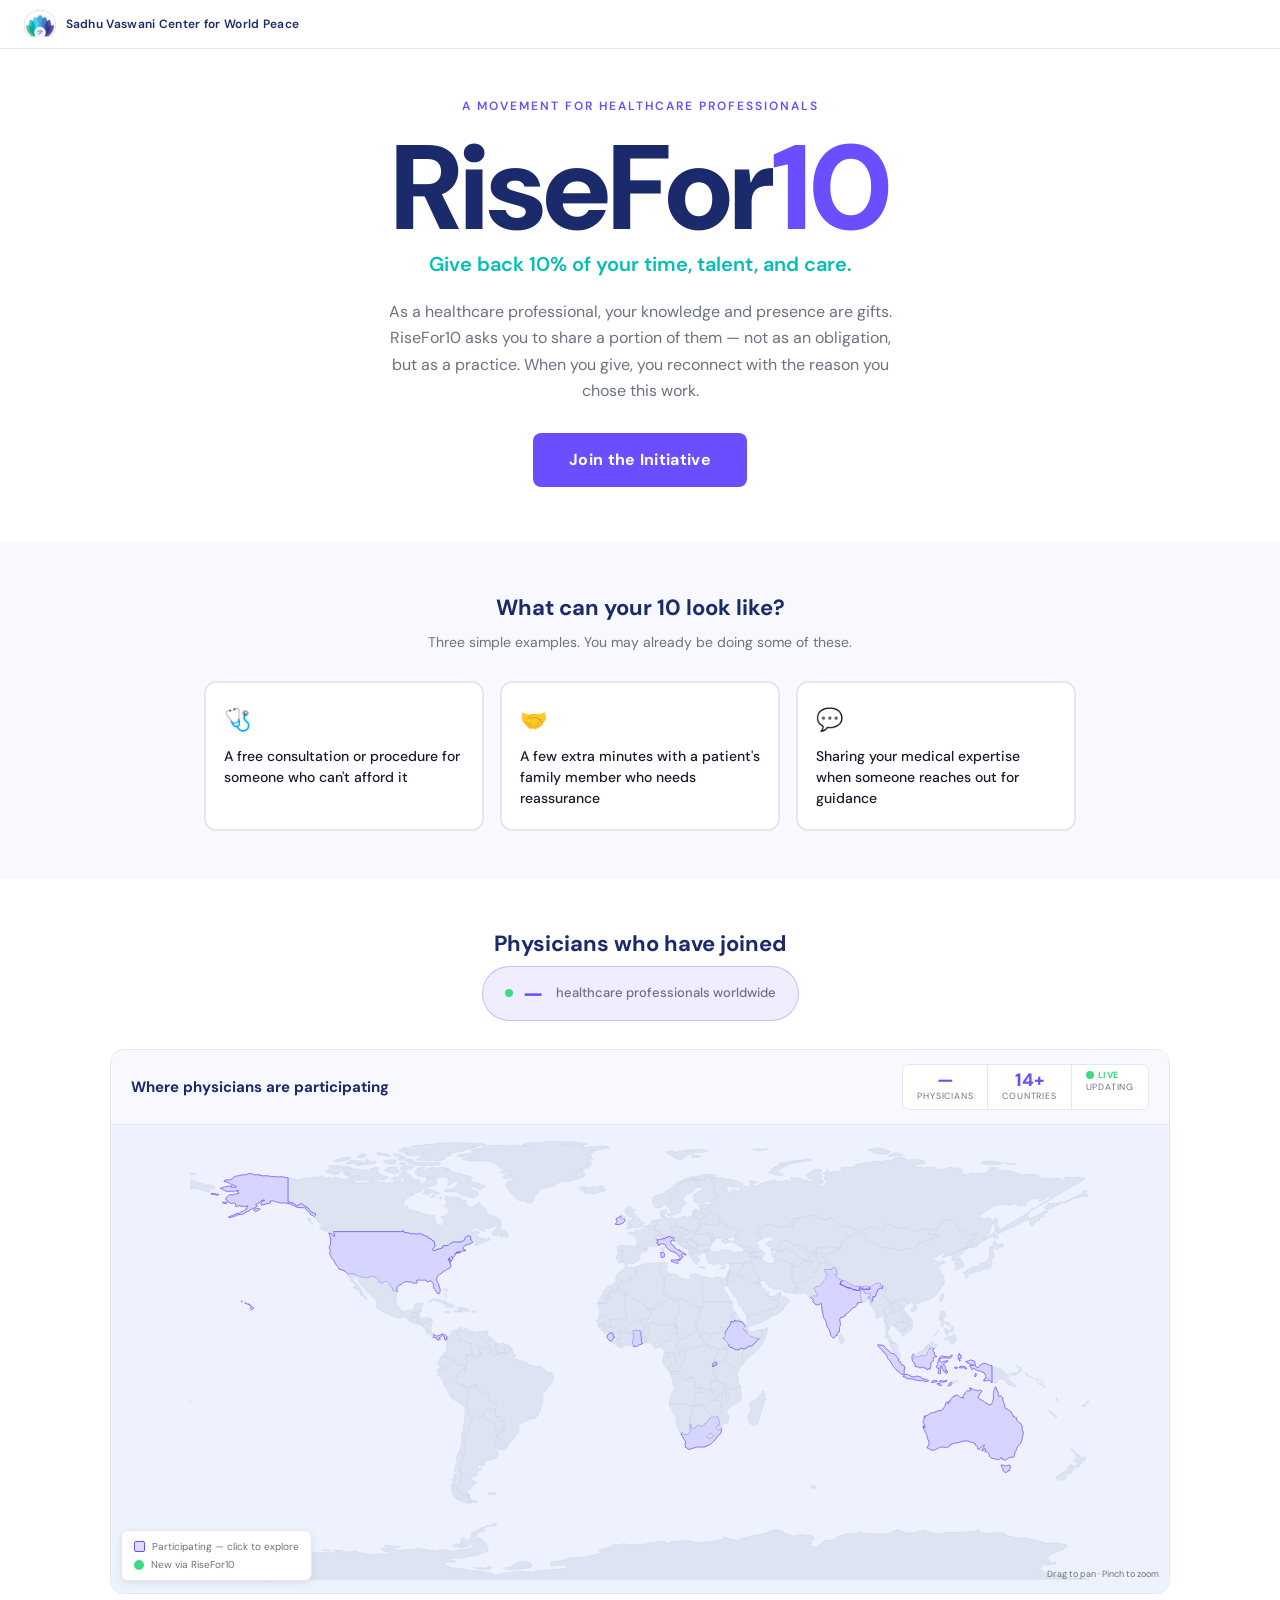
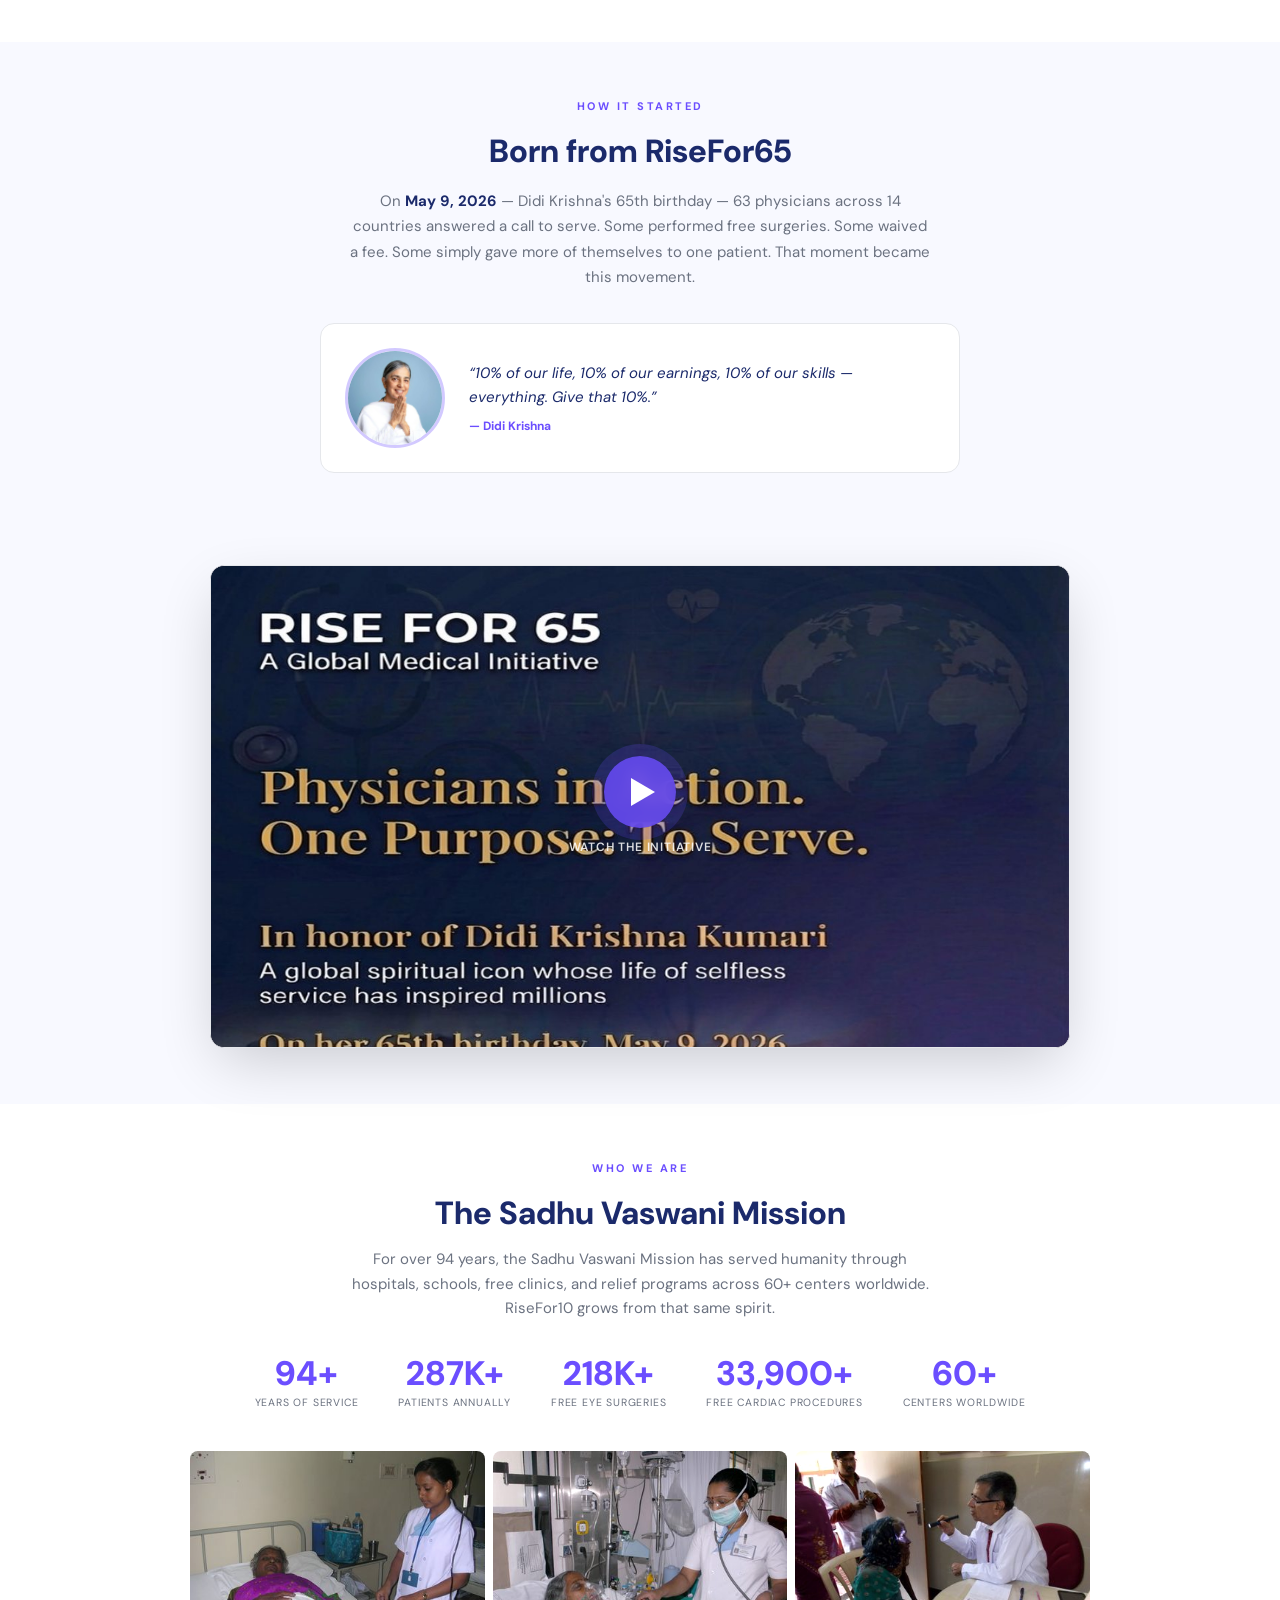
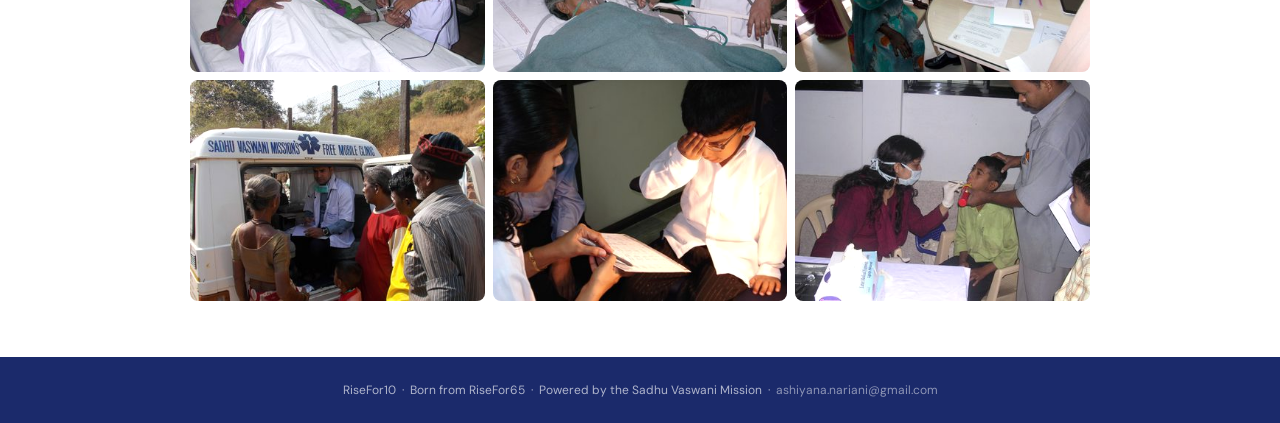
==== risefor10 2/index.html @ 73325ed4 "Add files via upload" ====
<!DOCTYPE html>
<html lang="en">
<head>
<meta charset="UTF-8"/>
<meta name="viewport" content="width=device-width, initial-scale=1.0, maximum-scale=1.0"/>
<title>RiseFor10 — A Movement for Healthcare Professionals</title>
<link href="https://fonts.googleapis.com/css2?family=DM+Sans:wght@400;500;600;700;800&display=swap" rel="stylesheet">
<link rel="stylesheet" href="styles.css">
</head>
<body>

<!-- EYEBROW NAV -->
<div class="eyebrow-bar">
  <img class="eyebrow-logo" src="[data-uri]" alt="SVCWP"/>
  <span class="eyebrow-text">Sadhu Vaswani Center for World Peace</span>
</div>

<!-- SECTION 1: HERO -->
<section class="sec-hero">
  <div class="hero-eyebrow">A movement for healthcare professionals</div>
  <div class="hero-title">RiseFor<span class="ten">10</span></div>
  <div class="hero-tagline">Give back 10% of your time, talent, and care.</div>
  <div class="hero-explainer">
    As a healthcare professional, your knowledge and presence are gifts. RiseFor10 asks you to share a portion of them — not as an obligation, but as a practice. When you give, you reconnect with the reason you chose this work.
  </div>
  <a href="https://forms.gle/DjqkTKvYmavPxLDb7" target="_blank" class="hero-cta-btn">Join the Initiative</a>
</section>

<!-- SECTION 2: HOW TO PARTICIPATE -->
<section class="participate-section">
  <h2>What can your 10 look like?</h2>
  <p class="participate-sub">Three simple examples. You may already be doing some of these.</p>
  <div class="participate-grid">
    <div class="p-box">
      <div class="p-box-icon">🩺</div>
      <div class="p-box-text">A free consultation or procedure for someone who can't afford it</div>
    </div>
    <div class="p-box">
      <div class="p-box-icon">🤝</div>
      <div class="p-box-text">A few extra minutes with a patient's family member who needs reassurance</div>
    </div>
    <div class="p-box">
      <div class="p-box-icon">💬</div>
      <div class="p-box-text">Sharing your medical expertise when someone reaches out for guidance</div>
    </div>
  </div>
</section>

<!-- SECTION 3: LIVE COUNTER + MAP -->
<section class="sec-map">
  <h2>Physicians who have joined</h2>
  <div class="live-counter">
    <span class="live-dot"></span>
    <span class="live-n" id="liveCounterN">—</span>
    <span class="live-label">&nbsp;healthcare professionals worldwide</span>
  </div>
  <div class="map-block">
    <div class="map-block-head">
      <div class="map-title">Where physicians are participating</div>
      <div class="map-stats">
        <div class="mstat"><div class="mstat-n" id="mstatTotal">—</div><div class="mstat-l">Physicians</div></div>
        <div class="mstat"><div class="mstat-n">14+</div><div class="mstat-l">Countries</div></div>
        <div class="mstat"><div class="mstat-n"><span class="live-badge"><span class="live-dot"></span>Live</span></div><div class="mstat-l">Updating</div></div>
      </div>
    </div>
    <div class="map-wrap">
      <svg id="worldmap" viewBox="0 0 960 500"></svg>
      <div class="panel" id="panel">
        <div class="phead">
          <div class="pflag" id="pFlag"></div>
          <div class="pcountry" id="pCountry"></div>
          <div class="pmeta" id="pMeta"></div>
          <button class="xbtn" id="xbtn">✕</button>
        </div>
        <div class="pbody" id="pBody"></div>
      </div>
      <div class="jtip" id="jtip">
        <strong>Join RiseFor10</strong>
        Participate on behalf of your country — take the pledge.
      </div>
      <div class="legend">
        <div class="lrow"><div class="lsw" style="background:rgba(107,78,255,.2);border:1.5px solid #6B4EFF"></div>Participating — click to explore</div>
        <div class="lrow"><div class="lsw" style="background:#3DDC84;border-radius:50%;width:10px;height:10px"></div>New via RiseFor10</div>
      </div>
      <div class="zoom-hint">Drag to pan · Pinch to zoom</div>
    </div>
  </div>
</section>

<!-- SECTION 4: HOW IT STARTED -->
<section class="sec-origin">
  <div class="origin-inner">
    <div class="sec-label">How it started</div>
    <h2>Born from RiseFor65</h2>
    <div class="origin-body">
      On <strong>May 9, 2026</strong> — Didi Krishna's 65th birthday — 63 physicians across 14 countries answered a call to serve. Some performed free surgeries. Some waived a fee. Some simply gave more of themselves to one patient. That moment became this movement.
    </div>
    <div class="didi-row">
      <img class="didi-photo" src="[data-uri]" alt="Didi Krishna"/>
      <div>
        <div class="didi-quote">&ldquo;10% of our life, 10% of our earnings, 10% of our skills — everything. Give that 10%.&rdquo;</div>
        <div class="didi-attr">— Didi Krishna</div>
      </div>
    </div>
  </div>
</section>

<!-- SECTION 5: VIDEO -->
<section class="sec-video">
  <div class="video-frame">
    <img class="video-thumb" id="videoThumb" src="[data-uri]" alt="RiseFor65 — A Global Medical Initiative"/>
    <div class="yt-frame-wrap" id="ytWrap"></div>
    <button class="mute-btn" id="muteBtn" onclick="toggleMute()">
      <span id="muteIcon">🔇</span><span id="muteLabel">Unmute</span>
    </button>
    <div class="video-play-area" id="playArea">
      <div class="play-btn-wrap" onclick="window.open('https://youtu.be/upLldio37qk','_blank')">
        <div class="play-circle"><div class="play-triangle"></div></div>
        <div class="play-label">Watch the Initiative</div>
      </div>
    </div>
  </div>
</section>

<!-- SECTION 6: WHO WE ARE -->
<section class="sec-about">
  <div class="about-inner">
    <div class="about-header">
      <div class="sec-label">Who we are</div>
      <h2>The Sadhu Vaswani Mission</h2>
      <p>For over 94 years, the Sadhu Vaswani Mission has served humanity through hospitals, schools, free clinics, and relief programs across 60+ centers worldwide. RiseFor10 grows from that same spirit.</p>
    </div>
    <div class="about-stats">
      <div class="astat"><div class="astat-n">94+</div><div class="astat-l">Years of Service</div></div>
      <div class="astat"><div class="astat-n">287K+</div><div class="astat-l">Patients Annually</div></div>
      <div class="astat"><div class="astat-n">218K+</div><div class="astat-l">Free Eye Surgeries</div></div>
      <div class="astat"><div class="astat-n">33,900+</div><div class="astat-l">Free Cardiac Procedures</div></div>
      <div class="astat"><div class="astat-n">60+</div><div class="astat-l">Centers Worldwide</div></div>
    </div>
    <div class="photo-mosaic">
      <img src="[data-uri]" alt="Patient care"/>
      <img src="[data-uri]" alt="Hospital care"/>
      <img src="[data-uri]" alt="Eye examination"/>
      <img src="[data-uri]" alt="Mobile clinic"/>
      <img src="[data-uri]" alt="Child eye care"/>
      <img src="[data-uri]" alt="Dental care"/>
    </div>
  </div>
</section>

<footer>
  RiseFor10 &nbsp;·&nbsp; Born from RiseFor65 &nbsp;·&nbsp; Powered by the Sadhu Vaswani Mission &nbsp;·&nbsp;
  <a href="mailto:ashiyana.nariani@gmail.com">ashiyana.nariani@gmail.com</a>
</footer>

<script src="https://www.youtube.com/iframe_api"></script>
<script src="data.js"></script>
<script src="app.js"></script>
</body>
</html>
---- risefor10 2/styles.css ----
*,*::before,*::after{box-sizing:border-box;margin:0;padding:0}
:root{
  --purple:#6B4EFF;--teal:#00BFB3;--green:#3DDC84;--navy:#1B2A6B;
  --text:#1a1a2e;--muted:#6b7280;--border:#e5e7eb;
  --active-fill:rgba(107,78,255,.18);--active-stroke:#6B4EFF;
  --inactive-fill:#dde3f0;--inactive-stroke:#b8c4de;
}
html{scroll-behavior:smooth}
body{background:#fff;color:var(--text);font-family:"DM Sans",system-ui,sans-serif;line-height:1.5}

/* ── NAV EYEBROW ── */
.eyebrow-bar{
  background:#fff;border-bottom:1px solid var(--border);
  padding:10px 24px;display:flex;align-items:center;gap:10px;
  position:sticky;top:0;z-index:100;
}
.eyebrow-logo{height:28px;width:auto;object-fit:contain}
.eyebrow-text{font-size:12px;font-weight:600;color:var(--navy);letter-spacing:.3px}

/* ── HERO ── */
.sec-hero{
  background:#fff;padding:48px 24px 56px;
  display:flex;flex-direction:column;align-items:center;text-align:center;
}
.hero-eyebrow{font-size:12px;font-weight:600;letter-spacing:2px;text-transform:uppercase;color:var(--purple);margin-bottom:16px}
.hero-title{
  font-family:"DM Sans",sans-serif;font-weight:800;
  font-size:clamp(56px,12vw,120px);line-height:.95;letter-spacing:-2px;color:var(--navy);
  margin-bottom:4px;
}
.hero-title .ten{color:var(--purple)}
.hero-tagline{font-size:clamp(16px,2.5vw,20px);font-weight:600;color:var(--teal);margin-bottom:20px}
.hero-explainer{font-size:clamp(14px,1.8vw,16px);color:var(--muted);max-width:520px;margin:0 auto 28px;line-height:1.65}

.hero-cta-btn{
  background:var(--purple);color:#fff;border:none;border-radius:8px;
  padding:15px 36px;font-size:16px;font-weight:700;cursor:pointer;
  font-family:"DM Sans",sans-serif;letter-spacing:.3px;
  transition:background .2s,transform .15s;display:inline-block;text-decoration:none;
}
.hero-cta-btn:hover{background:#5538e0;transform:translateY(-1px)}

/* ── HOW TO PARTICIPATE boxes ── */
.participate-section{background:#f8f9ff;padding:48px 24px;text-align:center}
.participate-section h2{font-size:clamp(18px,2.5vw,22px);font-weight:700;color:var(--navy);margin-bottom:8px}
.participate-sub{font-size:14px;color:var(--muted);margin-bottom:28px}
.participate-grid{display:flex;gap:16px;max-width:880px;margin:0 auto;flex-wrap:wrap;justify-content:center}
.p-box{
  flex:1 1 240px;max-width:280px;background:#fff;border:2px solid var(--border);
  border-radius:12px;padding:20px 18px;text-align:left;
}
.p-box-icon{font-size:22px;margin-bottom:10px}
.p-box-text{font-size:14px;font-weight:500;color:var(--text);line-height:1.5}

/* ── LIVE COUNTER + MAP ── */
.sec-map{padding:48px 24px;background:#fff;text-align:center}
.sec-map h2{font-size:clamp(18px,2.5vw,22px);font-weight:700;color:var(--navy);margin-bottom:6px}
.live-counter{
  display:inline-flex;align-items:center;gap:10px;
  background:#f0edff;border:1.5px solid rgba(107,78,255,.3);
  border-radius:999px;padding:10px 22px;margin:0 auto 28px;
}
.live-dot{width:8px;height:8px;border-radius:50%;background:var(--green);flex-shrink:0;
  box-shadow:0 0 0 0 rgba(61,220,132,.5);animation:pulse-dot 1.8s infinite}
@keyframes pulse-dot{0%{box-shadow:0 0 0 0 rgba(61,220,132,.5)}70%{box-shadow:0 0 0 8px rgba(61,220,132,0)}100%{box-shadow:0 0 0 0 rgba(61,220,132,0)}}
.live-n{font-family:"DM Sans",sans-serif;font-size:22px;font-weight:800;color:var(--purple)}
.live-label{font-size:13px;color:var(--muted);font-weight:500}

.map-block{max-width:1060px;margin:0 auto;border-radius:14px;overflow:hidden;border:1.5px solid var(--border)}
.map-block-head{padding:14px 20px;background:#f8f9ff;border-bottom:1px solid var(--border);display:flex;align-items:center;justify-content:space-between;flex-wrap:wrap;gap:10px}
.map-title{font-size:15px;font-weight:700;color:var(--navy)}
.map-stats{display:flex;gap:0;border:1px solid var(--border);border-radius:7px;overflow:hidden;background:#fff}
.mstat{padding:6px 14px;text-align:center;border-right:1px solid var(--border)}
.mstat:last-child{border-right:none}
.mstat-n{font-size:18px;font-weight:800;color:var(--purple);line-height:1}
.mstat-l{font-size:9px;color:var(--muted);letter-spacing:.8px;text-transform:uppercase;margin-top:1px}
.live-badge{font-size:9px;color:var(--green);letter-spacing:.5px;text-transform:uppercase;display:flex;align-items:center;gap:4px}

.map-wrap{position:relative;height:clamp(320px,52vh,500px);background:#eef2ff}
#worldmap{width:100%;height:100%;display:block;cursor:grab;user-select:none}
#worldmap:active{cursor:grabbing}
.country{cursor:pointer;transition:fill .15s}
.inactive{fill:var(--inactive-fill);stroke:var(--inactive-stroke);stroke-width:.3}
.active-c{fill:var(--active-fill);stroke:var(--active-stroke);stroke-width:.8}
.inactive:hover{fill:#c5ceea}
.active-c:hover{fill:rgba(107,78,255,.35)}
.live-pin{fill:#3DDC84;stroke:#fff;stroke-width:.8;cursor:pointer}
.live-pin-ring{fill:none;stroke:#3DDC84;stroke-width:.8;opacity:.45}

/* ── PANEL ── */
.panel{
  position:absolute;top:0;right:0;bottom:0;width:min(380px,90vw);
  background:#fff;border-left:1.5px solid var(--border);
  transform:translateX(101%);transition:transform .3s cubic-bezier(.4,0,.2,1);
  display:flex;flex-direction:column;z-index:30;
}
.panel.open{transform:translateX(0)}
.phead{padding:16px 18px 12px;border-bottom:1px solid var(--border);flex-shrink:0;position:relative;background:#f8f9ff}
.pflag{font-size:22px;line-height:1;margin-bottom:4px}
.pcountry{font-size:18px;font-weight:700;color:var(--navy);line-height:1}
.pmeta{font-size:11px;color:var(--muted);margin-top:2px}
.xbtn{position:absolute;top:12px;right:12px;background:var(--border);border:none;border-radius:50%;width:28px;height:28px;cursor:pointer;display:flex;align-items:center;justify-content:center;color:var(--muted);font-size:14px;font-weight:700;line-height:1;transition:background .15s}
.xbtn:hover{background:#ddd}
.pbody{flex:1;overflow-y:auto;padding:12px 16px 20px;-webkit-overflow-scrolling:touch}
.pbody::-webkit-scrollbar{width:3px}
.pbody::-webkit-scrollbar-thumb{background:var(--border);border-radius:99px}
.dcard{background:#f8f9ff;border:1px solid var(--border);border-radius:9px;padding:12px;margin-bottom:8px;transition:border-color .2s}
.dcard:hover{border-color:var(--purple)}
.dcard.is-live{border-color:rgba(61,220,132,.5)}
.dtop{display:flex;align-items:center;gap:9px;margin-bottom:7px}
.dphoto{width:44px;height:44px;border-radius:50%;object-fit:cover;object-position:center top;border:2px solid var(--border);flex-shrink:0;background:#e5e7eb}
.dicon{width:44px;height:44px;border-radius:50%;background:#f0edff;border:2px solid rgba(107,78,255,.2);display:flex;align-items:center;justify-content:center;font-size:16px;flex-shrink:0;color:var(--purple)}
.dinfo{flex:1;min-width:0}
.dname{font-size:12.5px;font-weight:700;color:var(--navy);line-height:1.25}
.dspec{display:inline-block;margin-top:3px;background:#f0edff;border:1px solid rgba(107,78,255,.25);border-radius:4px;padding:2px 6px;font-size:9px;font-weight:700;color:var(--purple);letter-spacing:.3px;text-transform:uppercase}
.dspec.live{background:#e8fff5;border-color:rgba(61,220,132,.4);color:#1a7a46}
.dcontrib{font-size:11.5px;color:var(--muted);line-height:1.55;margin-top:5px}
.dline{display:block;padding:2px 0;border-bottom:1px solid var(--border)}
.dline:last-child{border-bottom:none}
.jtip{position:fixed;background:#fff;border:1.5px solid var(--border);border-radius:10px;padding:12px 15px;font-size:11.5px;line-height:1.6;color:var(--text);max-width:240px;z-index:50;pointer-events:none;display:none;box-shadow:0 4px 20px rgba(0,0,0,.1)}
.jtip strong{color:var(--purple);display:block;margin-bottom:3px}
.legend{position:absolute;bottom:12px;left:10px;background:#fff;border:1px solid var(--border);border-radius:7px;padding:8px 12px;font-size:10px;color:var(--muted);pointer-events:none;box-shadow:0 2px 8px rgba(0,0,0,.08)}
.lrow{display:flex;align-items:center;gap:7px;margin-bottom:3px}
.lrow:last-child{margin-bottom:0}
.lsw{width:11px;height:11px;border-radius:2px;flex-shrink:0}
.zoom-hint{position:absolute;bottom:12px;right:10px;font-size:9px;color:var(--muted);pointer-events:none}

/* ── HOW IT STARTED ── */
.sec-origin{background:#f8f9ff;padding:56px 24px;text-align:center}
.origin-inner{max-width:760px;margin:0 auto}
.sec-label{font-size:11px;font-weight:700;letter-spacing:2.5px;text-transform:uppercase;color:var(--purple);margin-bottom:12px}
.sec-origin h2{font-size:clamp(22px,3.5vw,32px);font-weight:800;color:var(--navy);margin-bottom:14px}
.origin-body{font-size:15px;color:var(--muted);line-height:1.7;max-width:580px;margin:0 auto 32px}
.origin-body strong{color:var(--navy)}
.didi-row{display:flex;align-items:center;gap:24px;background:#fff;border:1.5px solid var(--border);border-radius:14px;padding:24px;text-align:left;max-width:640px;margin:0 auto 36px}
.didi-photo{width:100px;height:100px;border-radius:50%;object-fit:cover;object-position:center 15%;flex-shrink:0;border:3px solid rgba(107,78,255,.3)}
.didi-quote{font-size:15px;font-style:italic;color:var(--navy);line-height:1.6}
.didi-attr{margin-top:8px;font-size:12px;font-weight:700;color:var(--purple);font-style:normal}

/* ── VIDEO ── */
.sec-video{padding:0 24px 56px;background:#f8f9ff}
.video-frame{
  max-width:860px;margin:0 auto;border-radius:14px;overflow:hidden;
  border:1.5px solid var(--border);position:relative;aspect-ratio:16/9;
  background:#0e0820;box-shadow:0 20px 60px -10px rgba(0,0,0,.2);
}
.video-thumb{position:absolute;inset:0;width:100%;height:100%;object-fit:cover;object-position:center top;z-index:1}
.yt-frame-wrap{position:absolute;inset:0;overflow:hidden;opacity:0;transition:opacity 1s ease;z-index:2}
.yt-frame-wrap.loaded{opacity:1}
.yt-frame-wrap iframe{position:absolute;top:50%;left:50%;width:100%;min-width:177.78vh;height:100%;min-height:56.25vw;transform:translate(-50%,-50%);border:0;pointer-events:none}
.video-play-area{position:absolute;inset:0;z-index:3;display:flex;align-items:center;justify-content:center}
.video-play-area.hidden{display:none}
.play-btn-wrap{display:flex;flex-direction:column;align-items:center;gap:10px;cursor:pointer;transition:transform .2s}
.play-btn-wrap:hover{transform:scale(1.05)}
.play-circle{width:72px;height:72px;border-radius:50%;background:rgba(107,78,255,.85);backdrop-filter:blur(8px);display:flex;align-items:center;justify-content:center;box-shadow:0 0 0 12px rgba(107,78,255,.2)}
.play-triangle{width:0;height:0;margin-left:5px;border-top:14px solid transparent;border-bottom:14px solid transparent;border-left:24px solid #fff}
.play-label{font-size:12px;color:rgba(255,255,255,.85);letter-spacing:.8px;text-transform:uppercase;font-weight:600}
.mute-btn{position:absolute;top:14px;right:14px;z-index:5;background:rgba(0,0,0,.45);border:1px solid rgba(255,255,255,.2);border-radius:20px;padding:6px 13px;cursor:pointer;font-size:11px;color:#fff;display:flex;align-items:center;gap:5px;transition:background .2s,opacity .4s;backdrop-filter:blur(8px);font-family:"DM Sans",sans-serif;opacity:0}
.mute-btn.visible{opacity:1}
.mute-btn:hover{background:rgba(0,0,0,.7)}

/* ── WHO WE ARE ── */
.sec-about{background:#fff;padding:56px 24px}
.about-inner{max-width:1060px;margin:0 auto}
.about-header{text-align:center;margin-bottom:36px}
.about-header h2{font-size:clamp(22px,3.5vw,32px);font-weight:800;color:var(--navy);margin-bottom:10px}
.about-header p{font-size:15px;color:var(--muted);max-width:580px;margin:0 auto;line-height:1.65}
.about-stats{display:flex;flex-wrap:wrap;justify-content:center;gap:16px 40px;margin-bottom:40px}
.astat{text-align:center}
.astat-n{font-size:clamp(24px,3.5vw,34px);font-weight:800;color:var(--purple);line-height:1}
.astat-l{font-size:10.5px;letter-spacing:.8px;text-transform:uppercase;color:var(--muted);margin-top:4px}
.photo-mosaic{display:grid;grid-template-columns:repeat(3,1fr);gap:8px;max-width:900px;margin:0 auto}
.photo-mosaic img{width:100%;aspect-ratio:4/3;object-fit:cover;border-radius:8px;display:block;filter:brightness(1.02) saturate(.95)}
.photo-mosaic img:hover{filter:brightness(1.06) saturate(1)}

/* ── FOOTER ── */
footer{background:var(--navy);color:rgba(255,255,255,.65);text-align:center;padding:24px;font-size:12px}
footer a{color:rgba(255,255,255,.5);text-decoration:none}

@media(max-width:680px){
  .sec-hero,.sec-map,.sec-origin,.sec-video,.sec-about,.participate-section{padding-left:16px;padding-right:16px}
  .didi-row{flex-direction:column;text-align:center}
  .map-wrap{height:340px}
  .panel{width:100%;left:0;right:0;top:auto;bottom:0;height:70vh;transform:translateY(110%);border-left:none;border-top:1.5px solid var(--border)}
  .panel.open{transform:translateY(0)}
  .pbody{-webkit-overflow-scrolling:touch}
  .legend,.zoom-hint{display:none}
  .photo-mosaic{grid-template-columns:repeat(2,1fr)}
  .participate-grid{flex-direction:column;align-items:center}
  .p-box{max-width:100%;width:100%}
}
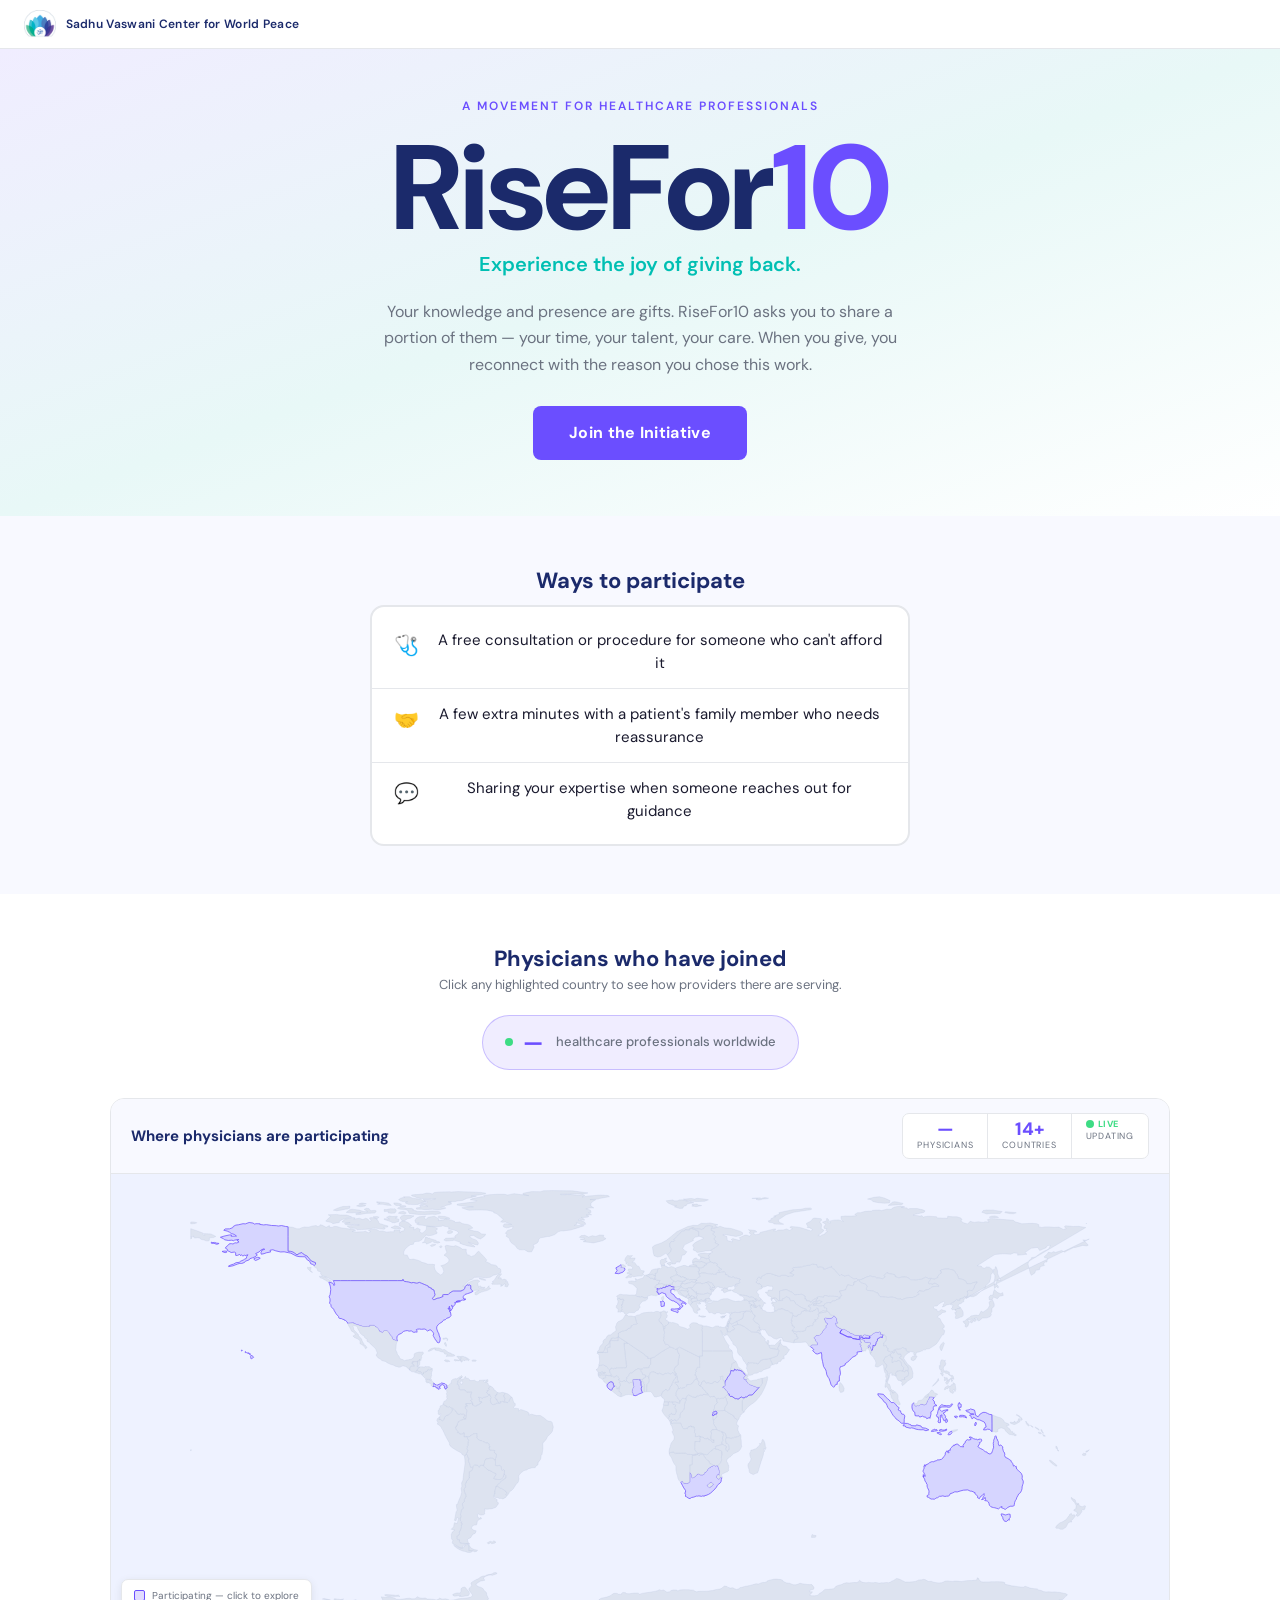
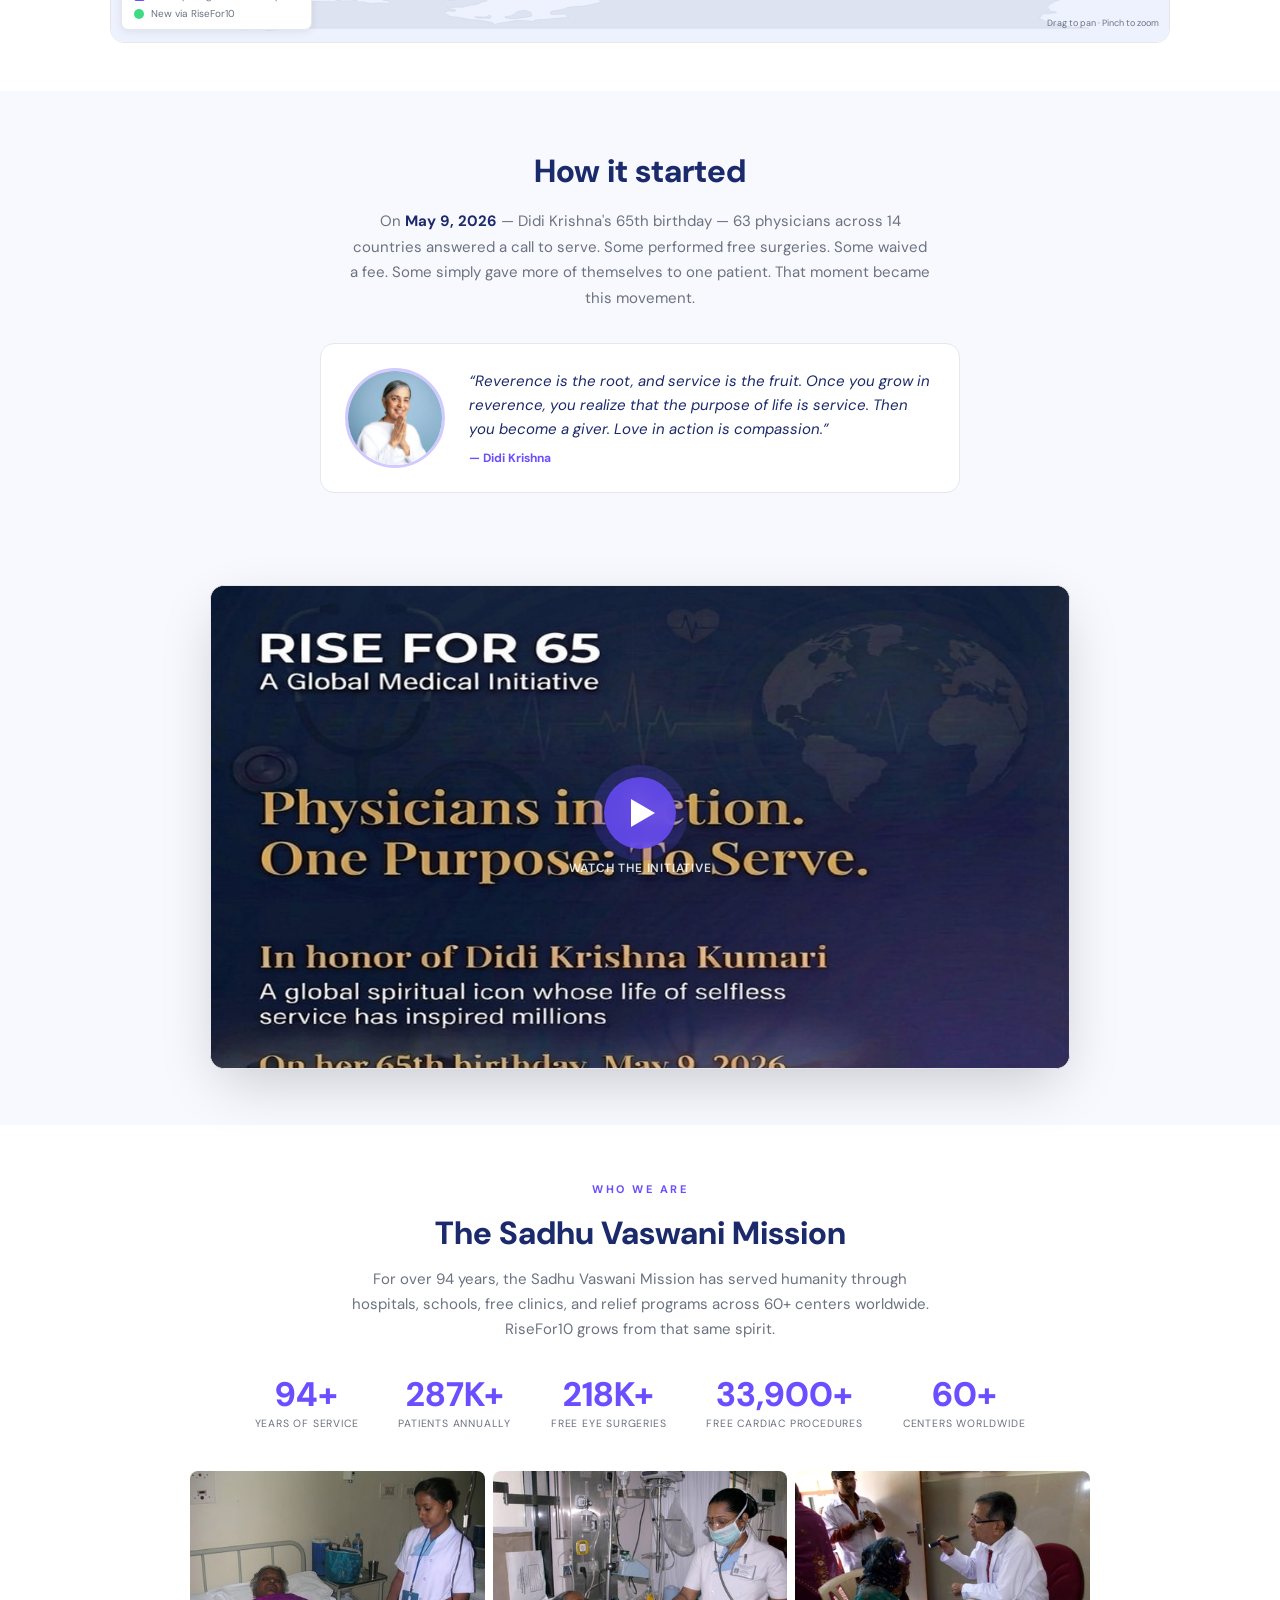
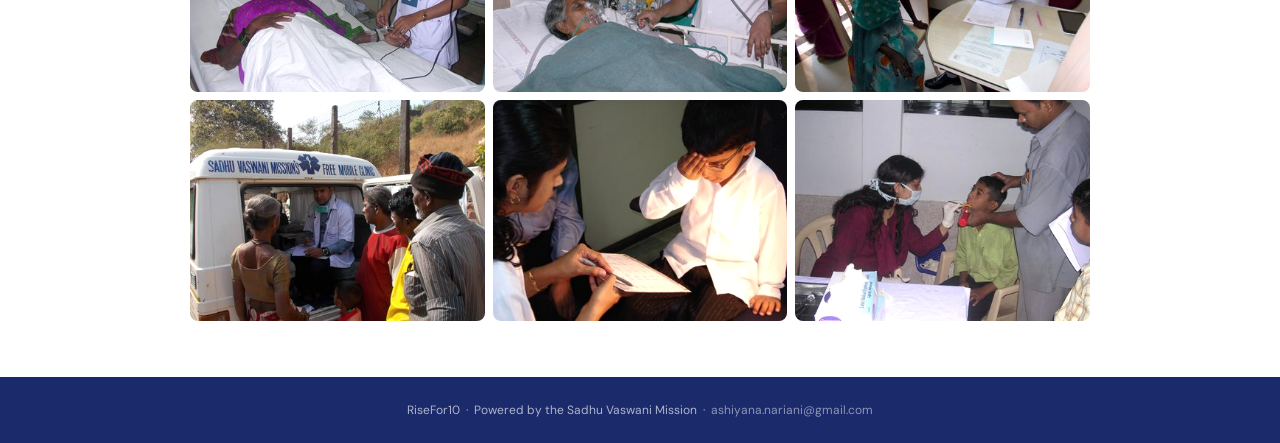
==== commit cd31766c: "Add files via upload" ====
--- a/risefor10 2/index.html
+++ b/risefor10 2/index.html
@@ -19,36 +19,27 @@
 <section class="sec-hero">
   <div class="hero-eyebrow">A movement for healthcare professionals</div>
   <div class="hero-title">RiseFor<span class="ten">10</span></div>
-  <div class="hero-tagline">Give back 10% of your time, talent, and care.</div>
+  <div class="hero-tagline">Experience the joy of giving back.</div>
   <div class="hero-explainer">
-    As a healthcare professional, your knowledge and presence are gifts. RiseFor10 asks you to share a portion of them — not as an obligation, but as a practice. When you give, you reconnect with the reason you chose this work.
+    Your knowledge and presence are gifts. RiseFor10 asks you to share a portion of them — your time, your talent, your care. When you give, you reconnect with the reason you chose this work.
   </div>
   <a href="https://forms.gle/DjqkTKvYmavPxLDb7" target="_blank" class="hero-cta-btn">Join the Initiative</a>
 </section>
 
 <!-- SECTION 2: HOW TO PARTICIPATE -->
 <section class="participate-section">
-  <h2>What can your 10 look like?</h2>
-  <p class="participate-sub">Three simple examples. You may already be doing some of these.</p>
-  <div class="participate-grid">
-    <div class="p-box">
-      <div class="p-box-icon">🩺</div>
-      <div class="p-box-text">A free consultation or procedure for someone who can't afford it</div>
-    </div>
-    <div class="p-box">
-      <div class="p-box-icon">🤝</div>
-      <div class="p-box-text">A few extra minutes with a patient's family member who needs reassurance</div>
-    </div>
-    <div class="p-box">
-      <div class="p-box-icon">💬</div>
-      <div class="p-box-text">Sharing your medical expertise when someone reaches out for guidance</div>
-    </div>
+  <h2>Ways to participate</h2>
+  <div class="p-list-card">
+    <div class="p-list-item"><span>🩺</span>A free consultation or procedure for someone who can't afford it</div>
+    <div class="p-list-item"><span>🤝</span>A few extra minutes with a patient's family member who needs reassurance</div>
+    <div class="p-list-item"><span>💬</span>Sharing your expertise when someone reaches out for guidance</div>
   </div>
 </section>
 
 <!-- SECTION 3: LIVE COUNTER + MAP -->
 <section class="sec-map">
   <h2>Physicians who have joined</h2>
+  <p class="map-subcopy">Click any highlighted country to see how providers there are serving.</p>
   <div class="live-counter">
     <span class="live-dot"></span>
     <span class="live-n" id="liveCounterN">—</span>
@@ -90,15 +81,14 @@
 <!-- SECTION 4: HOW IT STARTED -->
 <section class="sec-origin">
   <div class="origin-inner">
-    <div class="sec-label">How it started</div>
-    <h2>Born from RiseFor65</h2>
+    <h2>How it started</h2>
     <div class="origin-body">
       On <strong>May 9, 2026</strong> — Didi Krishna's 65th birthday — 63 physicians across 14 countries answered a call to serve. Some performed free surgeries. Some waived a fee. Some simply gave more of themselves to one patient. That moment became this movement.
     </div>
     <div class="didi-row">
       <img class="didi-photo" src="[data-uri]" alt="Didi Krishna"/>
       <div>
-        <div class="didi-quote">&ldquo;10% of our life, 10% of our earnings, 10% of our skills — everything. Give that 10%.&rdquo;</div>
+        <div class="didi-quote">&ldquo;Reverence is the root, and service is the fruit. Once you grow in reverence, you realize that the purpose of life is service. Then you become a giver. Love in action is compassion.&rdquo;</div>
         <div class="didi-attr">— Didi Krishna</div>
       </div>
     </div>
@@ -149,7 +139,7 @@
 </section>
 
 <footer>
-  RiseFor10 &nbsp;·&nbsp; Born from RiseFor65 &nbsp;·&nbsp; Powered by the Sadhu Vaswani Mission &nbsp;·&nbsp;
+  RiseFor10 &nbsp;·&nbsp; Powered by the Sadhu Vaswani Mission &nbsp;·&nbsp;
   <a href="mailto:ashiyana.nariani@gmail.com">ashiyana.nariani@gmail.com</a>
 </footer>
 
--- a/risefor10 2/styles.css
+++ b/risefor10 2/styles.css
@@ -189,3 +189,28 @@
   .participate-grid{flex-direction:column;align-items:center}
   .p-box{max-width:100%;width:100%}
 }
+
+/* 6. Hero gradient background */
+.sec-hero{
+  background: linear-gradient(160deg, #f0edff 0%, #e8f8f7 50%, #ffffff 100%);
+}
+
+/* Map subcopy */
+.map-subcopy{font-size:13px;color:var(--muted);margin:-6px 0 20px;text-align:center}
+
+/* Participate list card (replaces grid) */
+.p-list-card{
+  max-width:540px;margin:0 auto;
+  background:#fff;border:2px solid var(--border);border-radius:14px;
+  padding:8px 0;
+}
+.p-list-item{
+  display:flex;align-items:flex-start;gap:14px;
+  padding:14px 22px;font-size:15px;color:var(--text);line-height:1.5;
+  border-bottom:1px solid var(--border);
+}
+.p-list-item:last-child{border-bottom:none}
+.p-list-item span{font-size:20px;flex-shrink:0;margin-top:1px}
+
+/* Hide old grid classes if any leftover */
+.participate-sub,.p-box,.participate-grid{display:none}
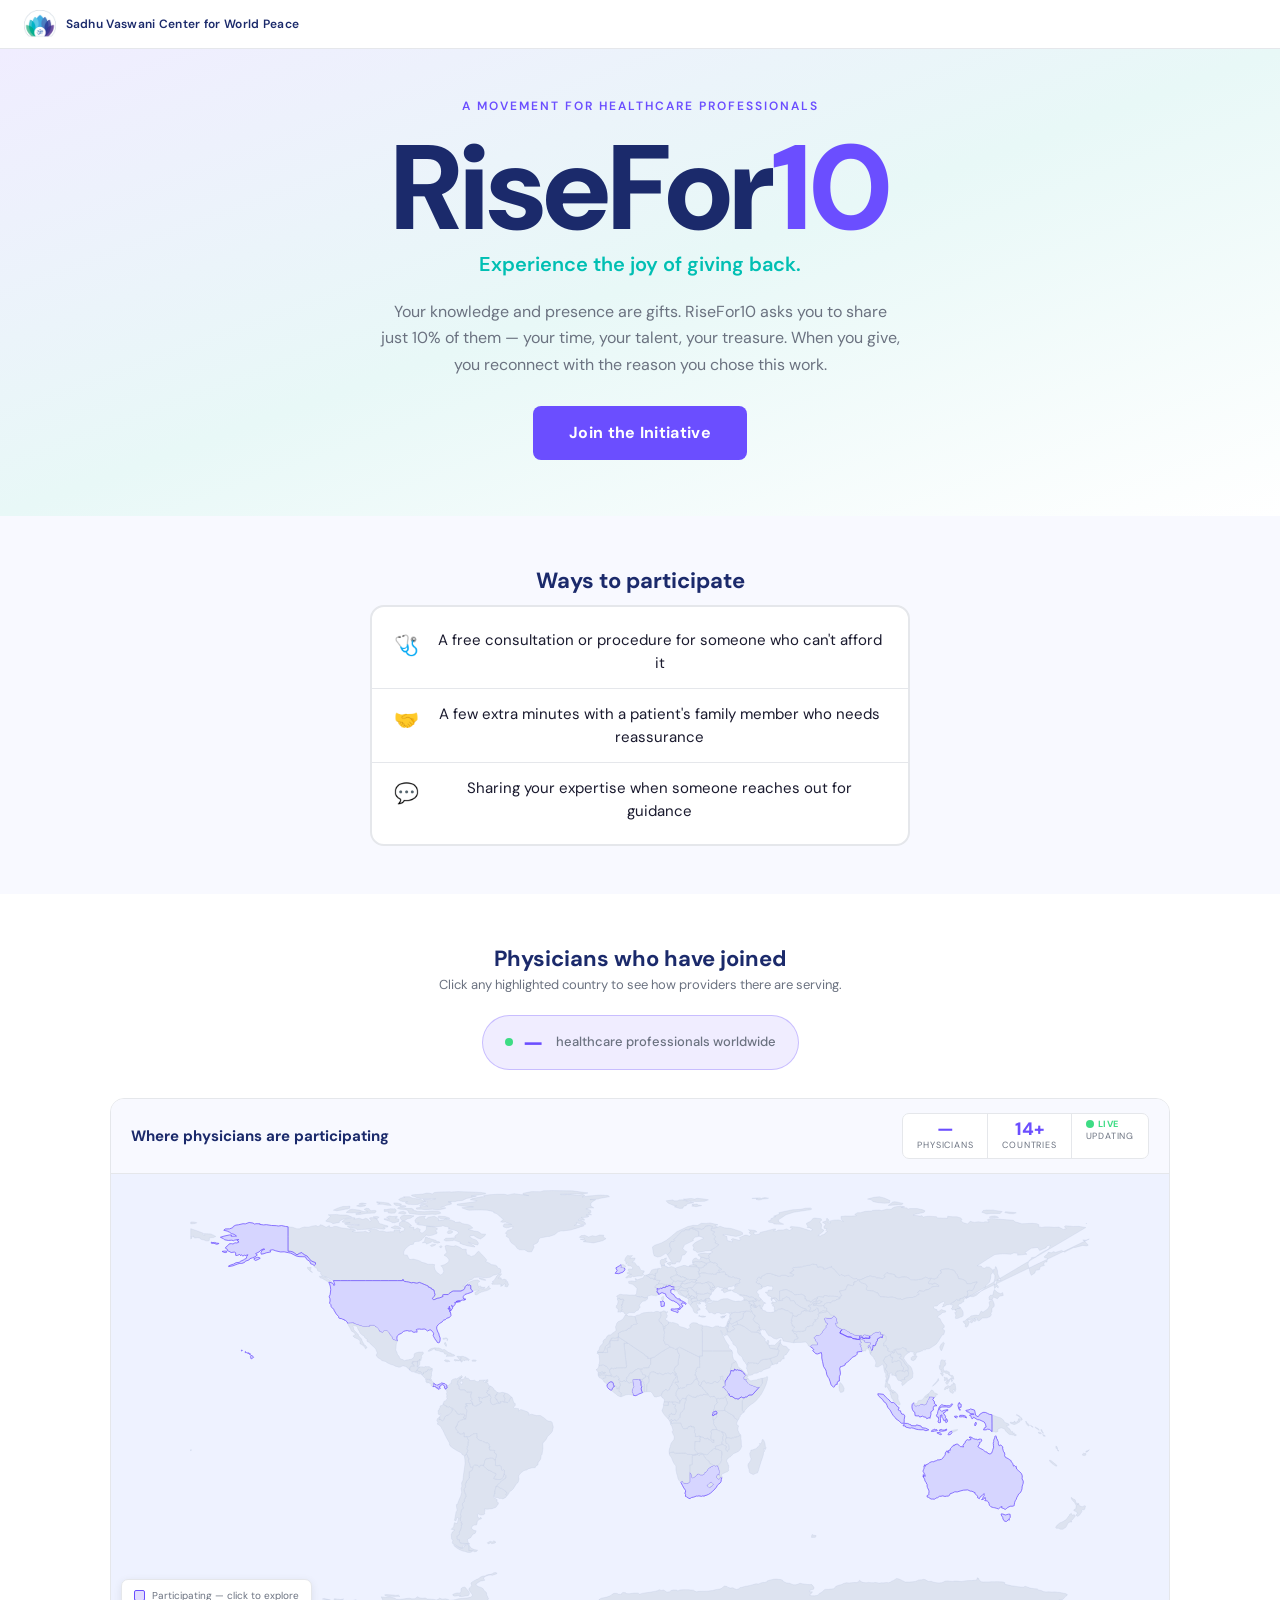
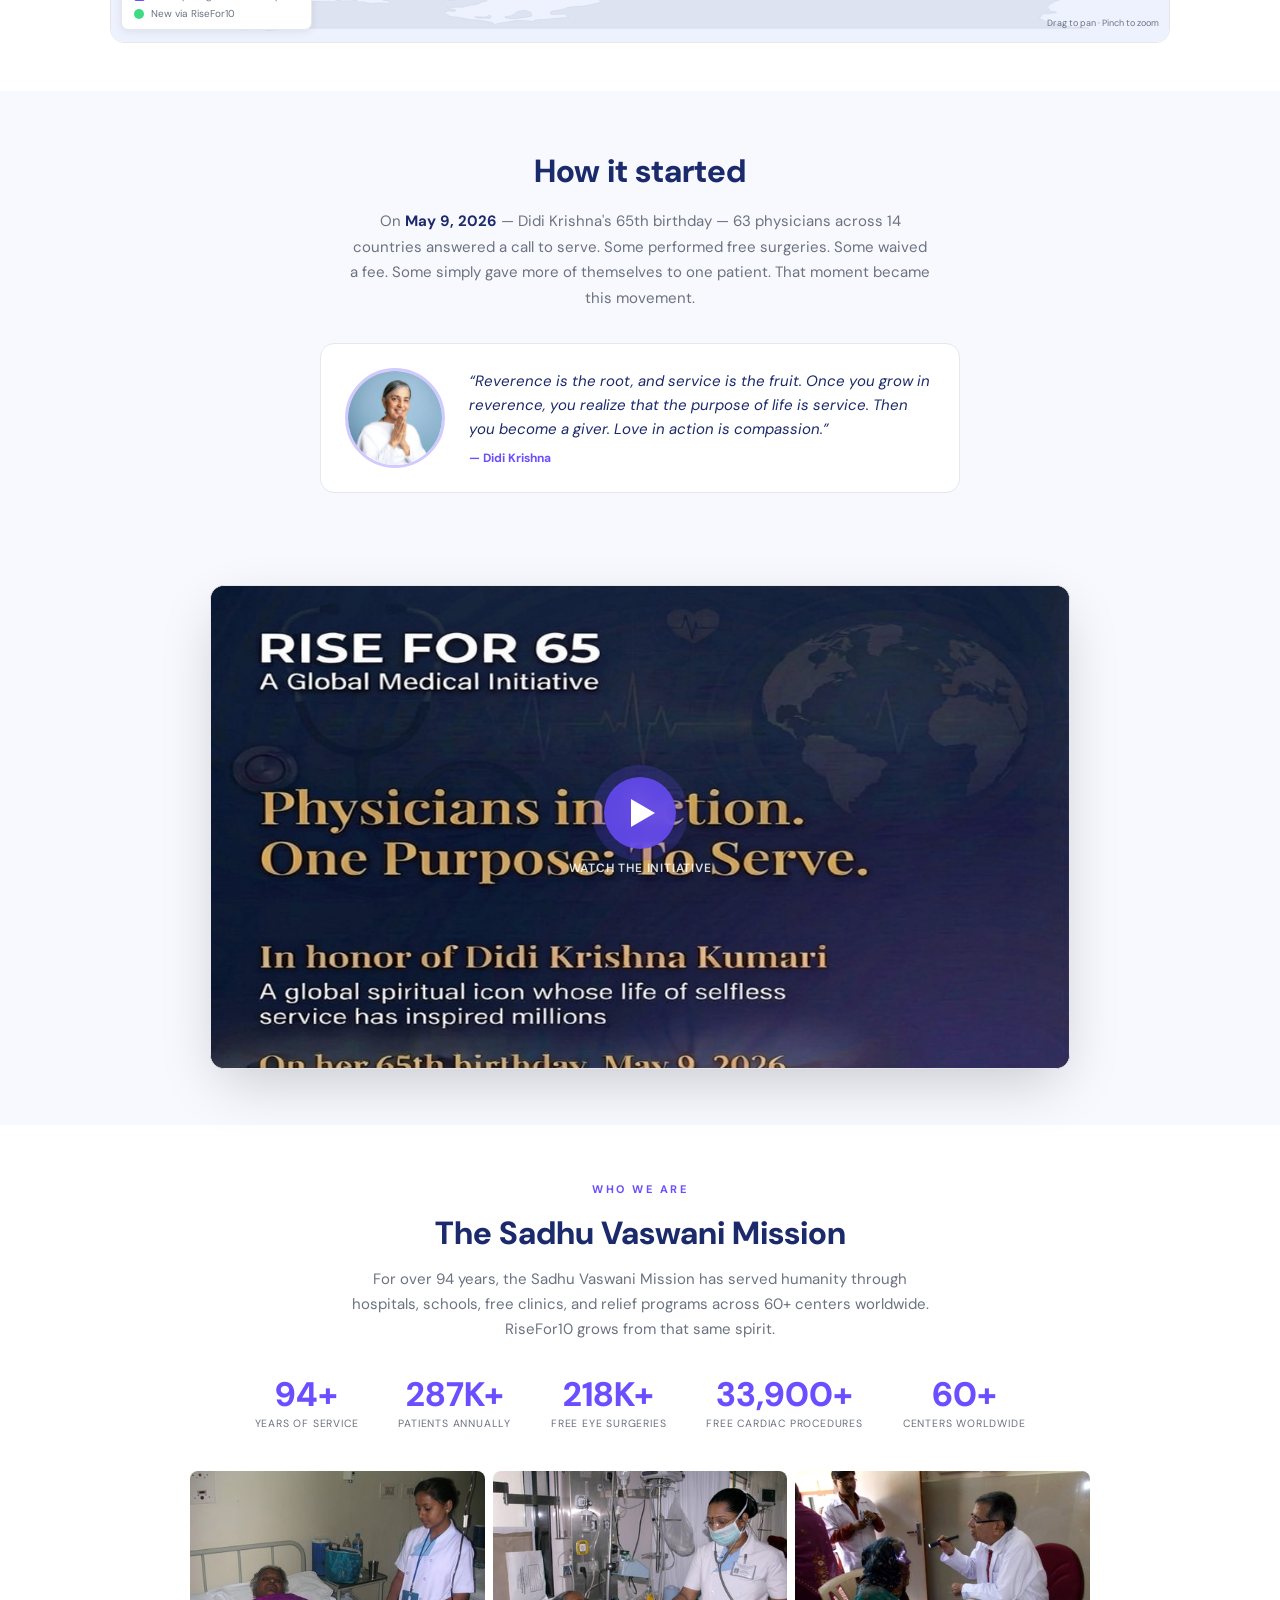
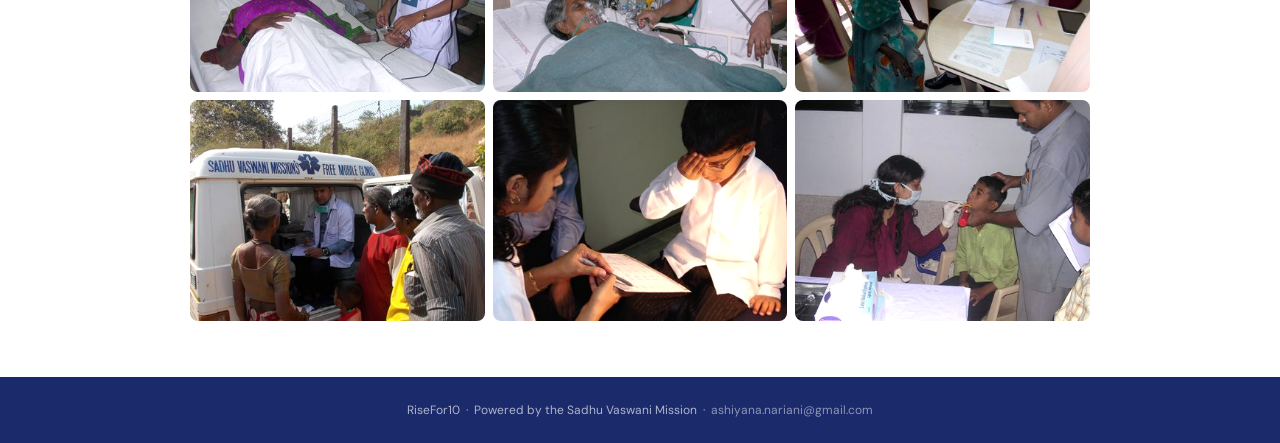
==== commit c51a4170: "Update index.html" ====
--- a/risefor10 2/index.html
+++ b/risefor10 2/index.html
@@ -21,7 +21,7 @@
   <div class="hero-title">RiseFor<span class="ten">10</span></div>
   <div class="hero-tagline">Experience the joy of giving back.</div>
   <div class="hero-explainer">
-    Your knowledge and presence are gifts. RiseFor10 asks you to share a portion of them — your time, your talent, your care. When you give, you reconnect with the reason you chose this work.
+    Your knowledge and presence are gifts. RiseFor10 asks you to share just 10% of them — your time, your talent, your treasure. When you give, you reconnect with the reason you chose this work.
   </div>
   <a href="https://forms.gle/DjqkTKvYmavPxLDb7" target="_blank" class="hero-cta-btn">Join the Initiative</a>
 </section>
@@ -147,4 +147,4 @@
 <script src="data.js"></script>
 <script src="app.js"></script>
 </body>
-</html>+</html>
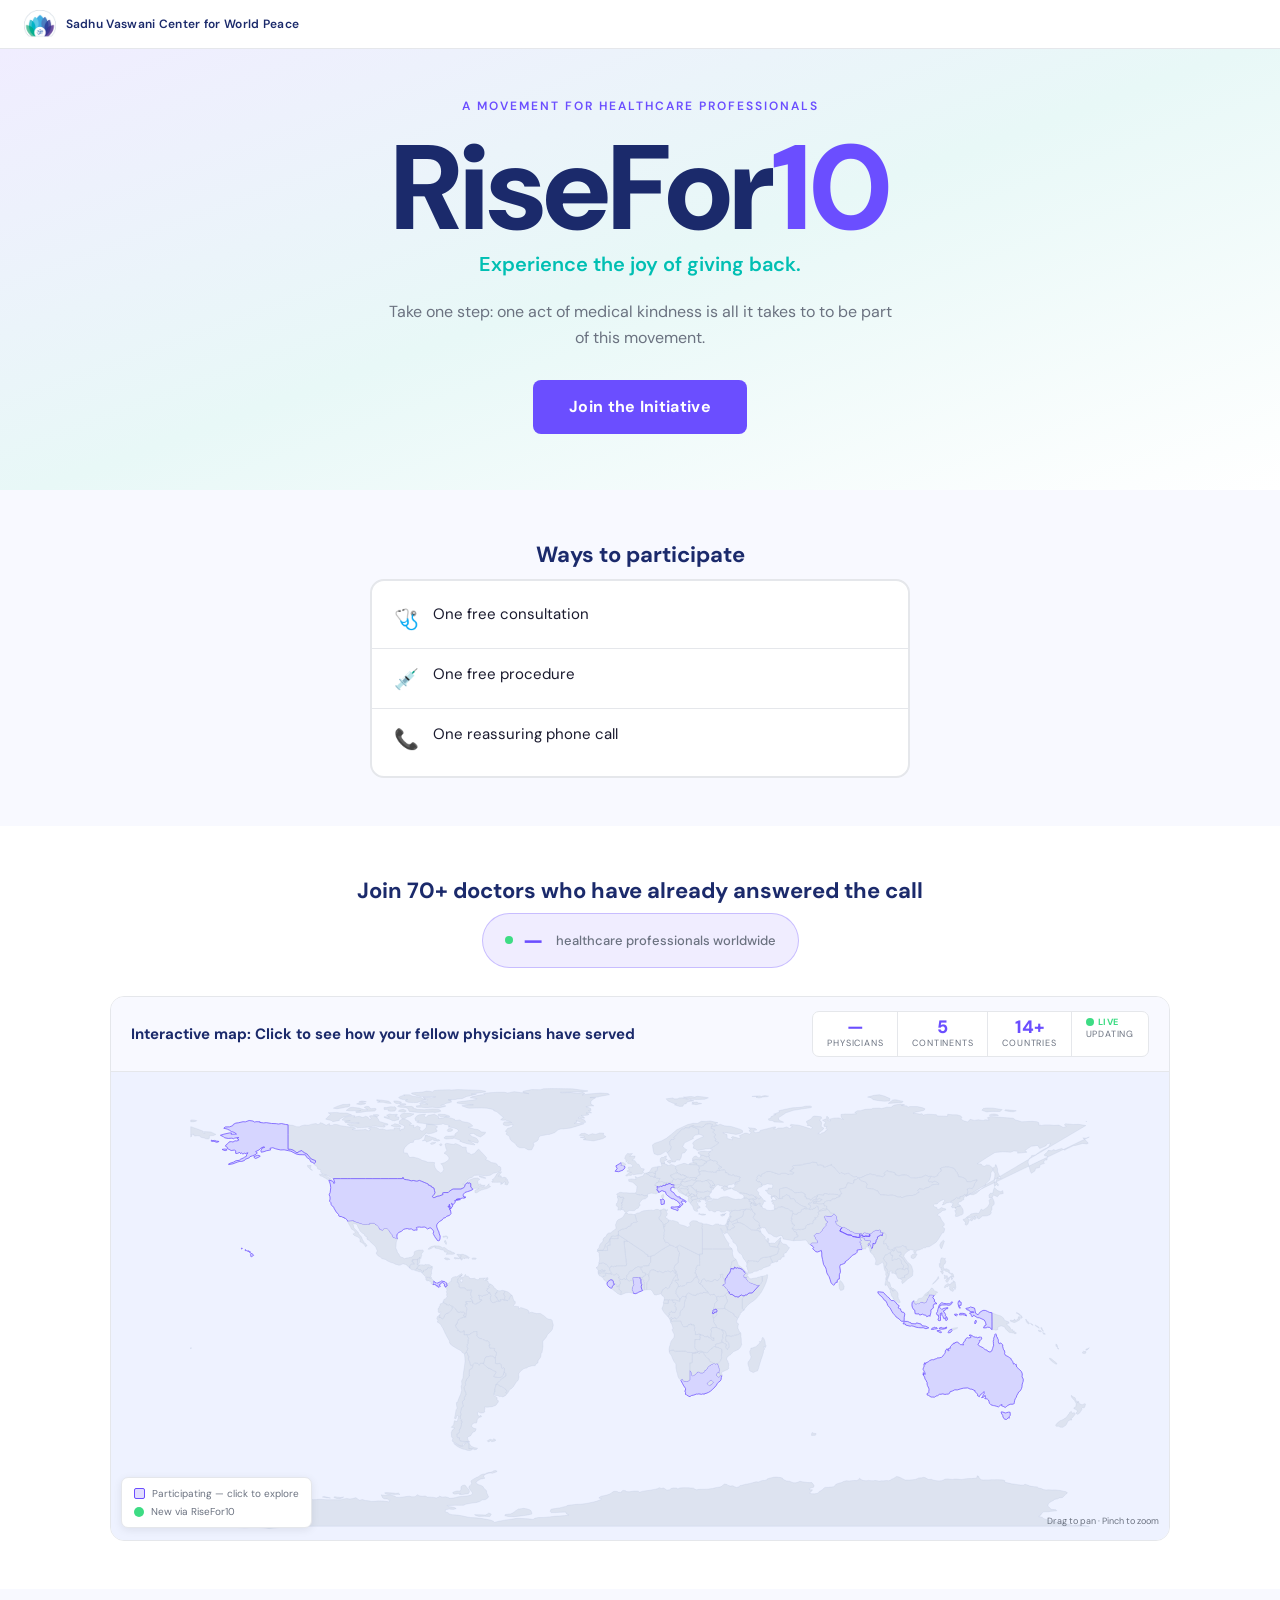
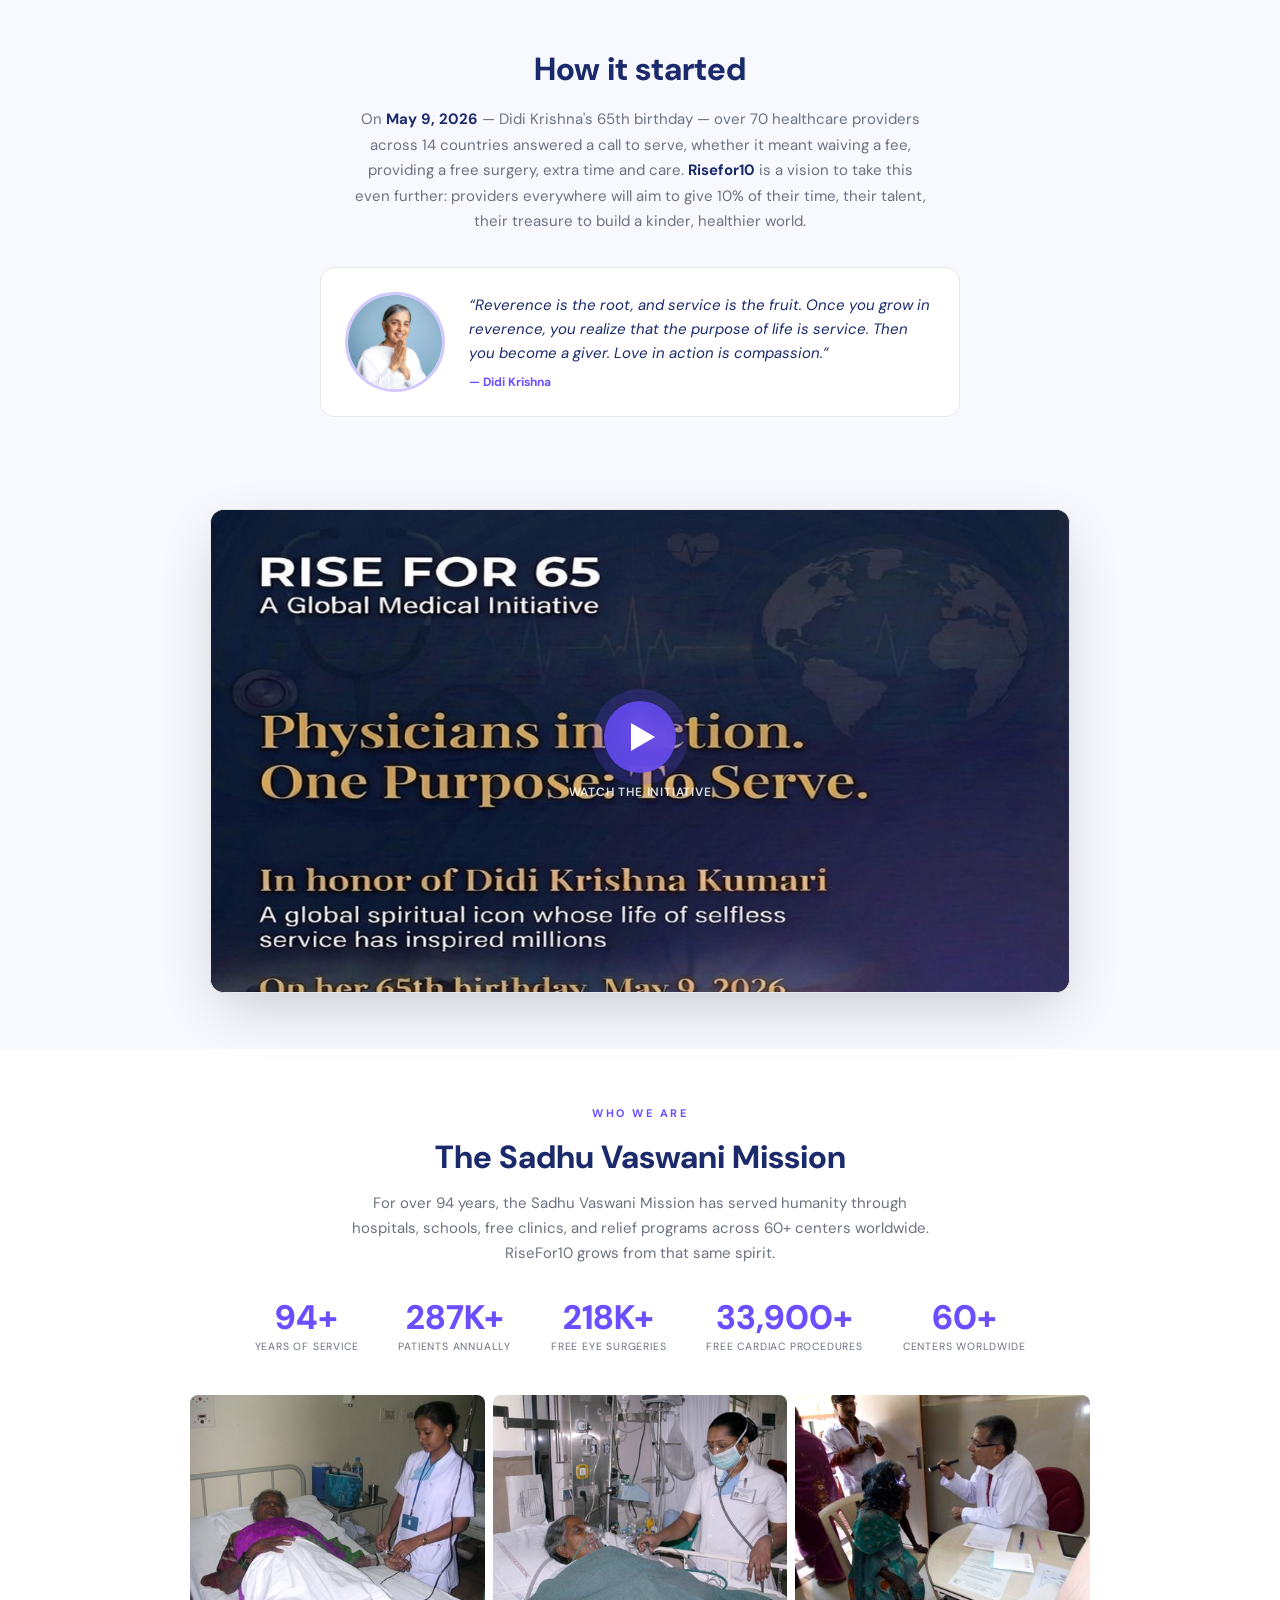
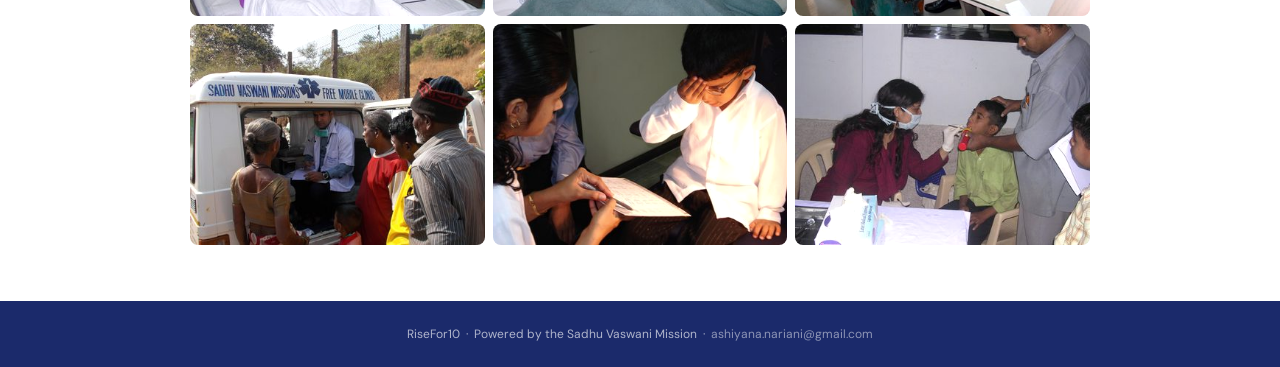
==== commit 0fd8488d: "Update index.html" ====
--- a/risefor10 2/index.html
+++ b/risefor10 2/index.html
@@ -3,7 +3,7 @@
 <head>
 <meta charset="UTF-8"/>
 <meta name="viewport" content="width=device-width, initial-scale=1.0, maximum-scale=1.0"/>
-<title>RiseFor10 — A Movement for Healthcare Professionals</title>
+<title>RiseFor10 — A Global Medical Initiative</title>
 <link href="https://fonts.googleapis.com/css2?family=DM+Sans:wght@400;500;600;700;800&display=swap" rel="stylesheet">
 <link rel="stylesheet" href="styles.css">
 </head>
@@ -21,7 +21,7 @@
   <div class="hero-title">RiseFor<span class="ten">10</span></div>
   <div class="hero-tagline">Experience the joy of giving back.</div>
   <div class="hero-explainer">
-    Your knowledge and presence are gifts. RiseFor10 asks you to share just 10% of them — your time, your talent, your treasure. When you give, you reconnect with the reason you chose this work.
+    Take one step: one act of medical kindness is all it takes to to be part of this movement.
   </div>
   <a href="https://forms.gle/DjqkTKvYmavPxLDb7" target="_blank" class="hero-cta-btn">Join the Initiative</a>
 </section>
@@ -30,16 +30,15 @@
 <section class="participate-section">
   <h2>Ways to participate</h2>
   <div class="p-list-card">
-    <div class="p-list-item"><span>🩺</span>A free consultation or procedure for someone who can't afford it</div>
-    <div class="p-list-item"><span>🤝</span>A few extra minutes with a patient's family member who needs reassurance</div>
-    <div class="p-list-item"><span>💬</span>Sharing your expertise when someone reaches out for guidance</div>
+    <div class="p-list-item"><span>🩺</span>One free consultation</div>
+    <div class="p-list-item"><span>💉</span>One free procedure</div>
+    <div class="p-list-item"><span>📞</span>One reassuring phone call</div>
   </div>
 </section>
 
 <!-- SECTION 3: LIVE COUNTER + MAP -->
 <section class="sec-map">
-  <h2>Physicians who have joined</h2>
-  <p class="map-subcopy">Click any highlighted country to see how providers there are serving.</p>
+  <h2>Join 70+ doctors who have already answered the call</h2>
   <div class="live-counter">
     <span class="live-dot"></span>
     <span class="live-n" id="liveCounterN">—</span>
@@ -47,9 +46,10 @@
   </div>
   <div class="map-block">
     <div class="map-block-head">
-      <div class="map-title">Where physicians are participating</div>
+      <div class="map-title">Interactive map: Click to see how your fellow physicians have served</div>
       <div class="map-stats">
         <div class="mstat"><div class="mstat-n" id="mstatTotal">—</div><div class="mstat-l">Physicians</div></div>
+                <div class="mstat"><div class="mstat-n">5</div><div class="mstat-l">Continents</div></div>
         <div class="mstat"><div class="mstat-n">14+</div><div class="mstat-l">Countries</div></div>
         <div class="mstat"><div class="mstat-n"><span class="live-badge"><span class="live-dot"></span>Live</span></div><div class="mstat-l">Updating</div></div>
       </div>
@@ -83,7 +83,7 @@
   <div class="origin-inner">
     <h2>How it started</h2>
     <div class="origin-body">
-      On <strong>May 9, 2026</strong> — Didi Krishna's 65th birthday — 63 physicians across 14 countries answered a call to serve. Some performed free surgeries. Some waived a fee. Some simply gave more of themselves to one patient. That moment became this movement.
+      On <strong>May 9, 2026</strong> — Didi Krishna's 65th birthday — over 70 healthcare providers across 14 countries answered a call to serve, whether it meant waiving a fee, providing a free surgery, extra time and care. <strong>Risefor10</strong> is a vision to take this even further: providers everywhere will aim to give 10% of their time, their talent, their treasure to build a kinder, healthier world.
     </div>
     <div class="didi-row">
       <img class="didi-photo" src="[data-uri]" alt="Didi Krishna"/>
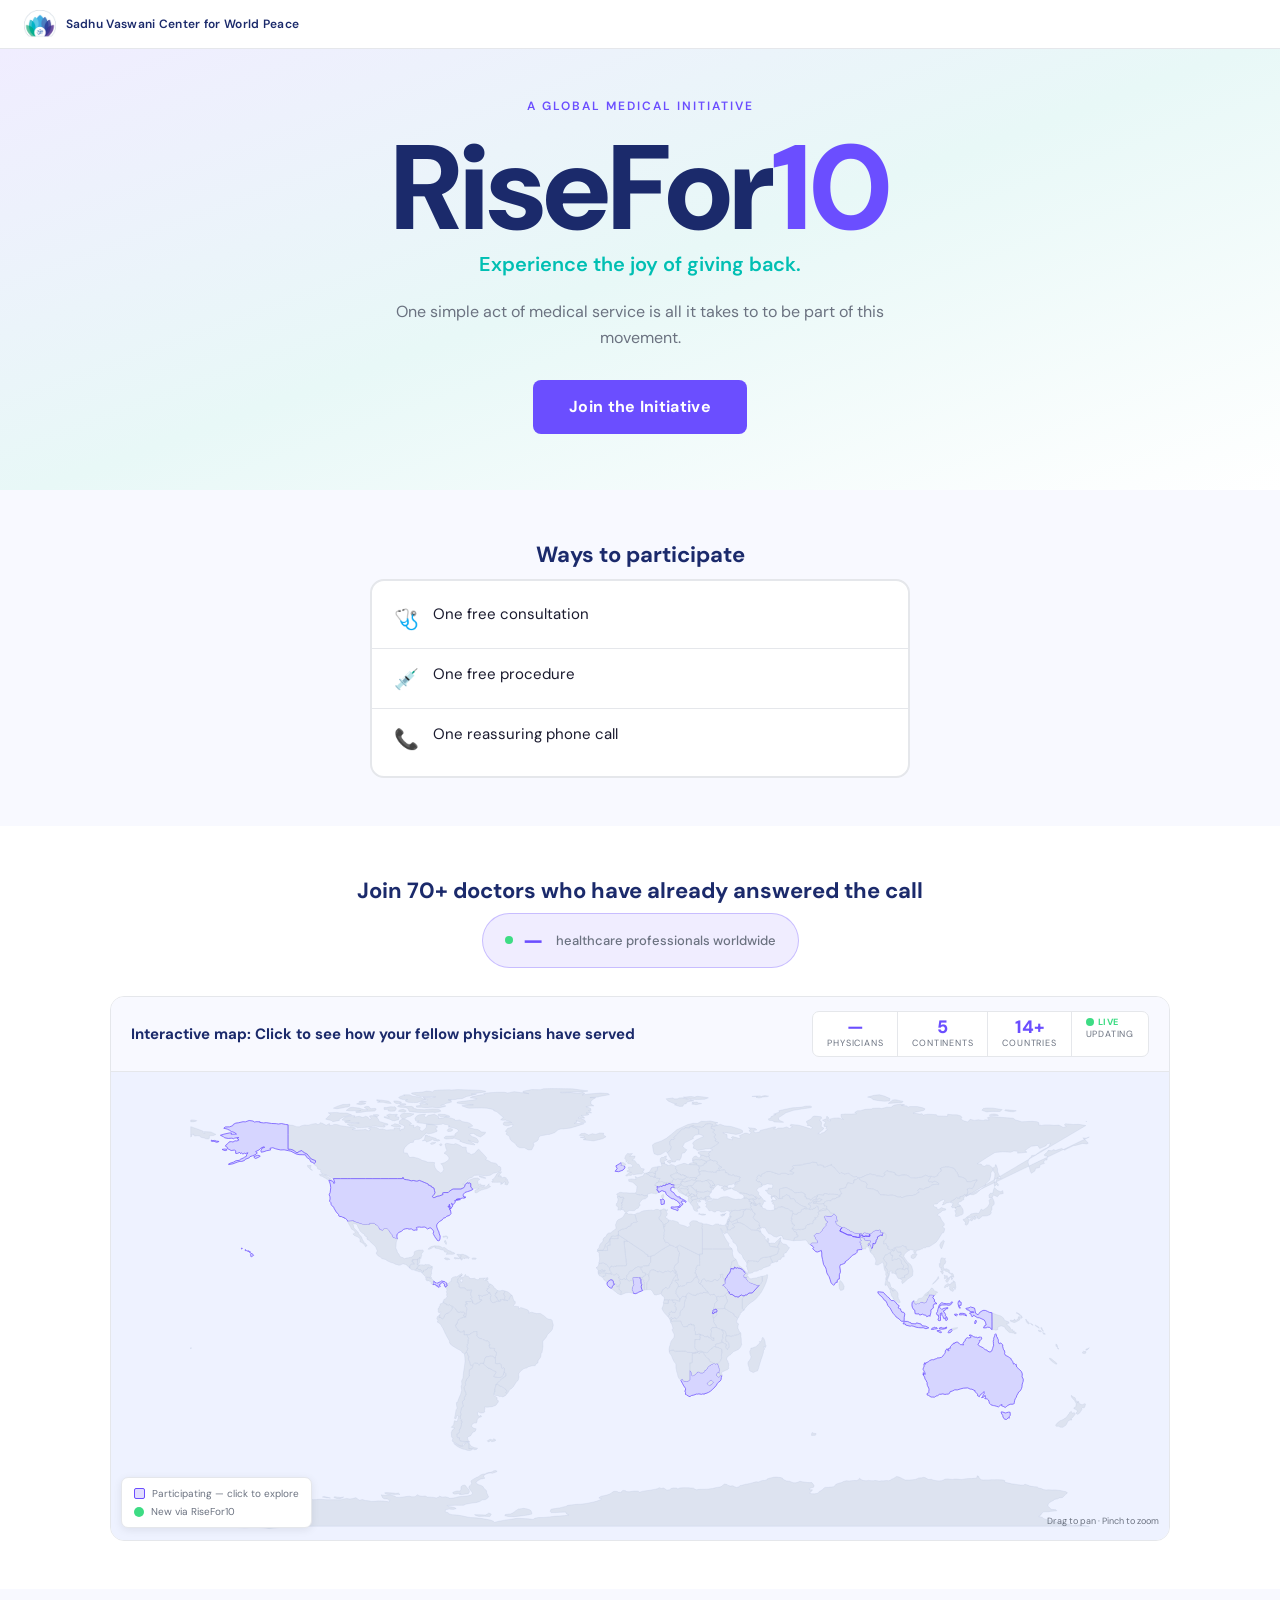
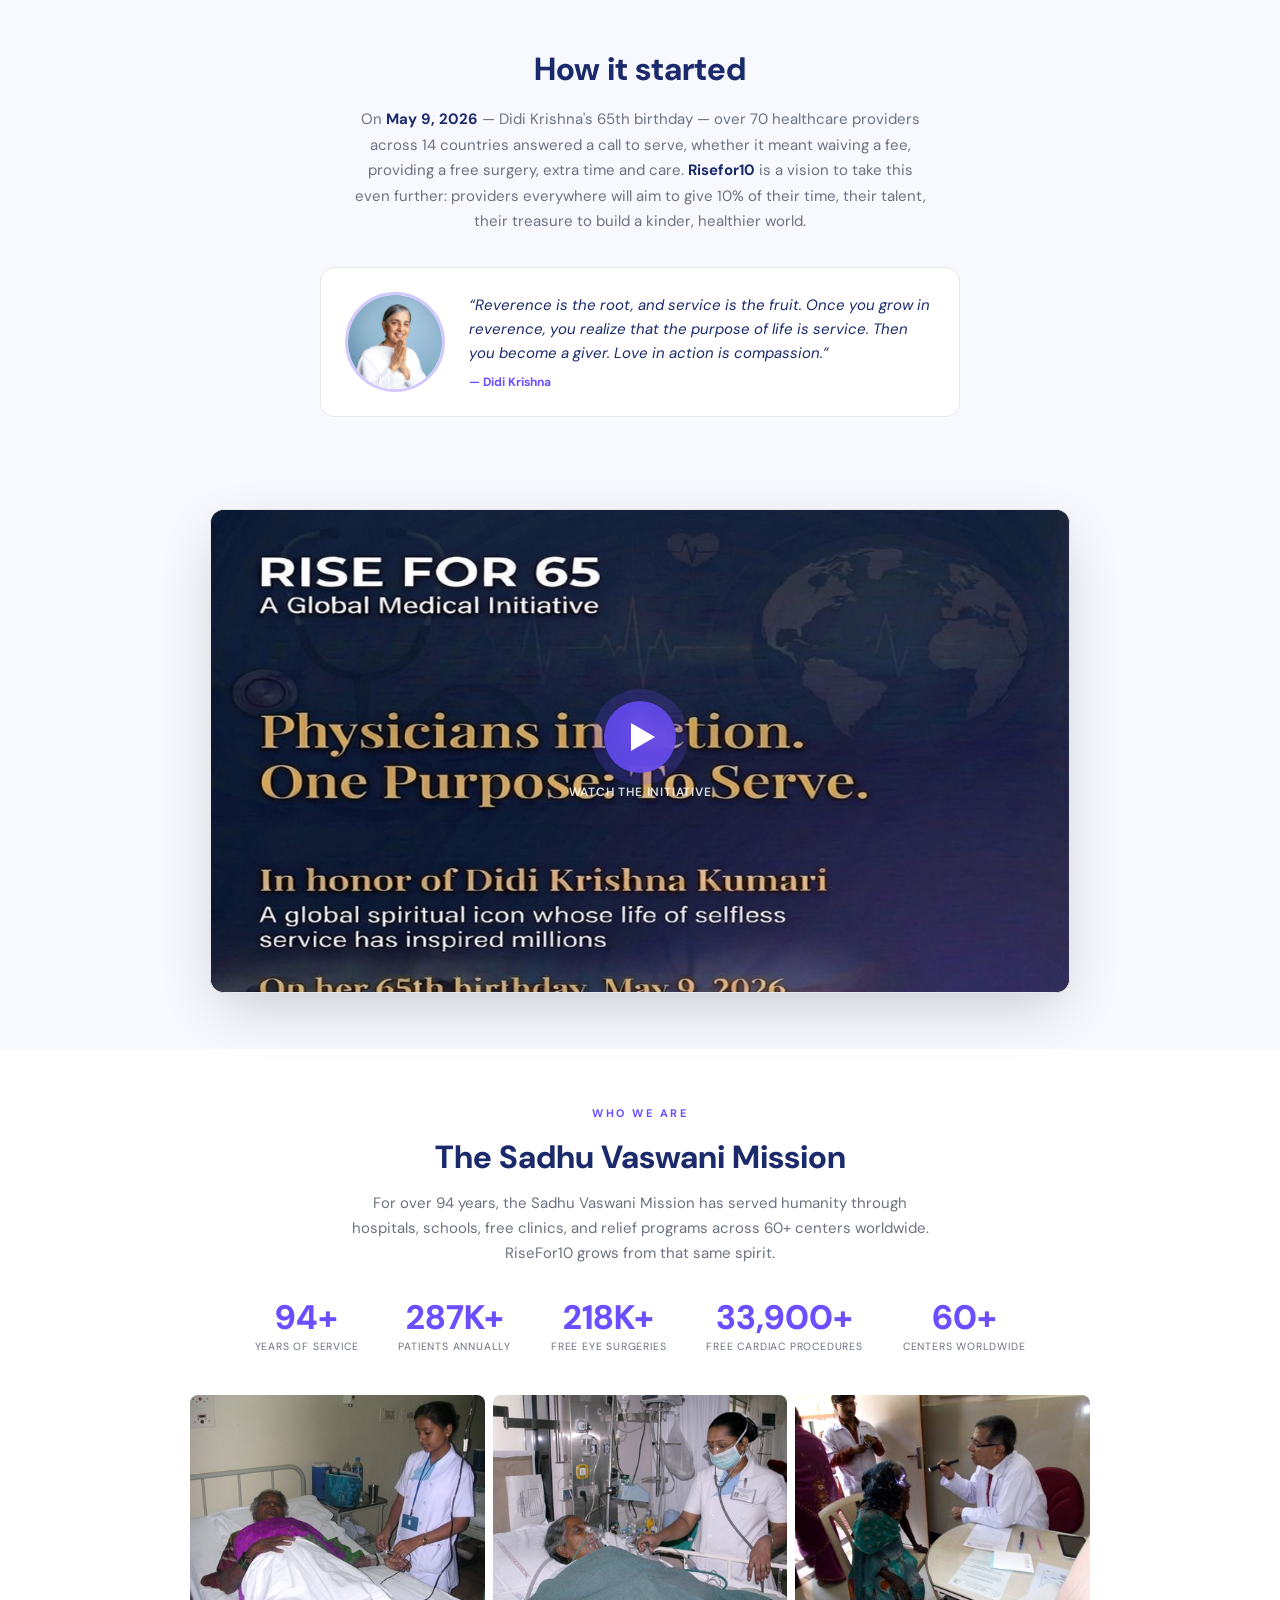
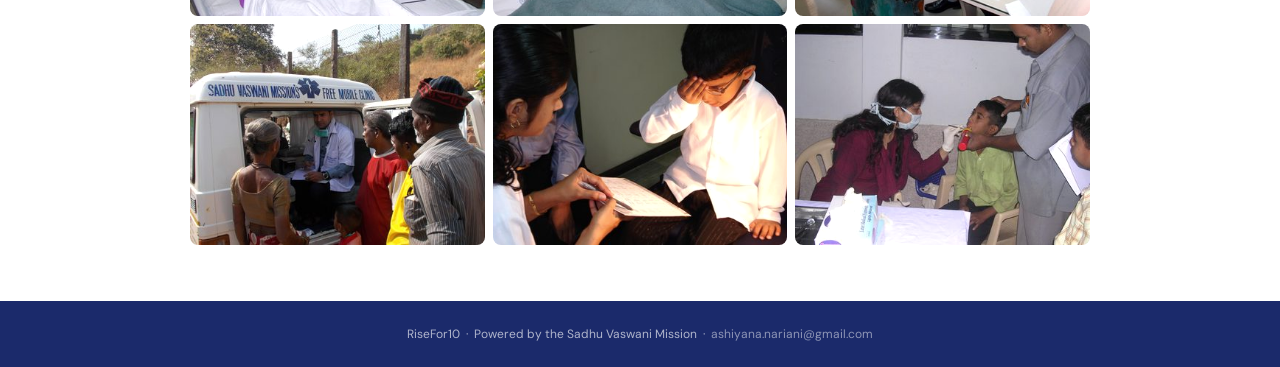
==== commit 51c241f8: "Update index.html" ====
--- a/risefor10 2/index.html
+++ b/risefor10 2/index.html
@@ -17,11 +17,11 @@
 
 <!-- SECTION 1: HERO -->
 <section class="sec-hero">
-  <div class="hero-eyebrow">A movement for healthcare professionals</div>
+  <div class="hero-eyebrow">A Global Medical Initiative</div>
   <div class="hero-title">RiseFor<span class="ten">10</span></div>
   <div class="hero-tagline">Experience the joy of giving back.</div>
   <div class="hero-explainer">
-    Take one step: one act of medical kindness is all it takes to to be part of this movement.
+    One simple act of medical service is all it takes to to be part of this movement.
   </div>
   <a href="https://forms.gle/DjqkTKvYmavPxLDb7" target="_blank" class="hero-cta-btn">Join the Initiative</a>
 </section>
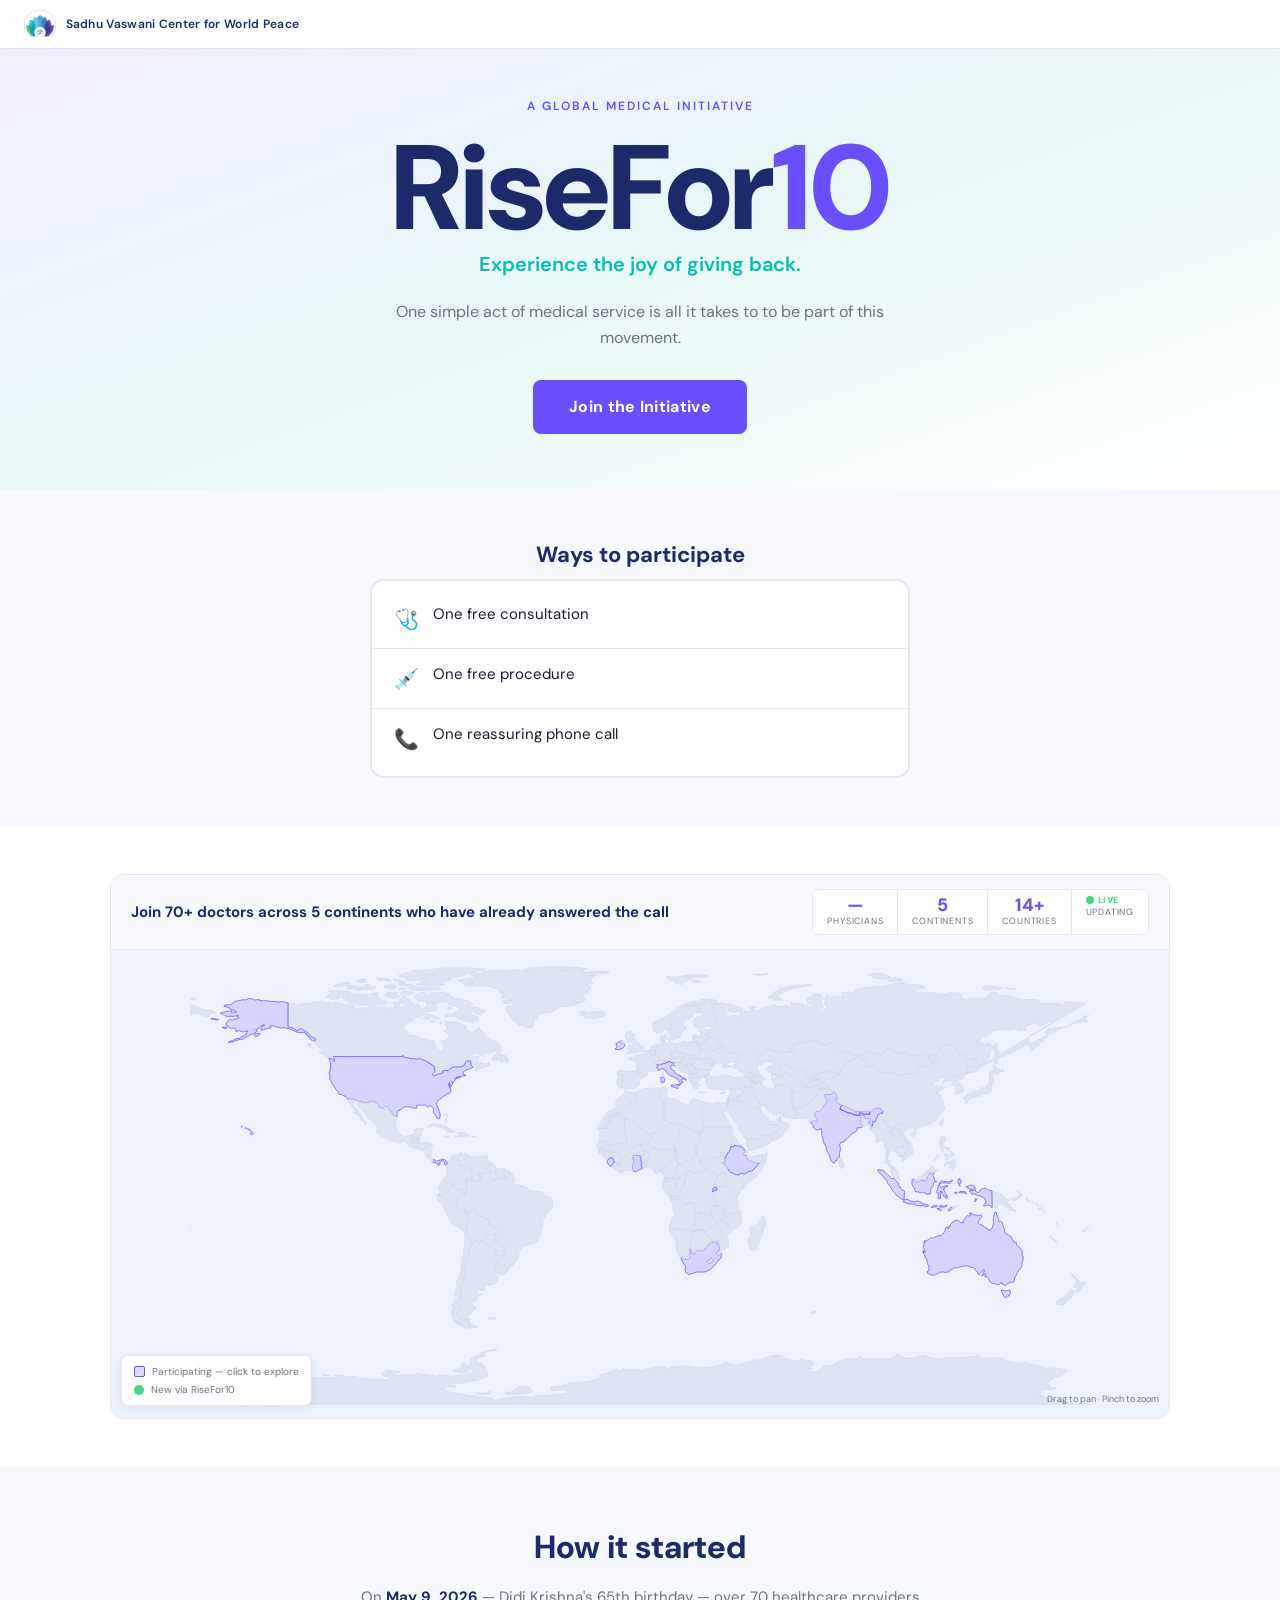
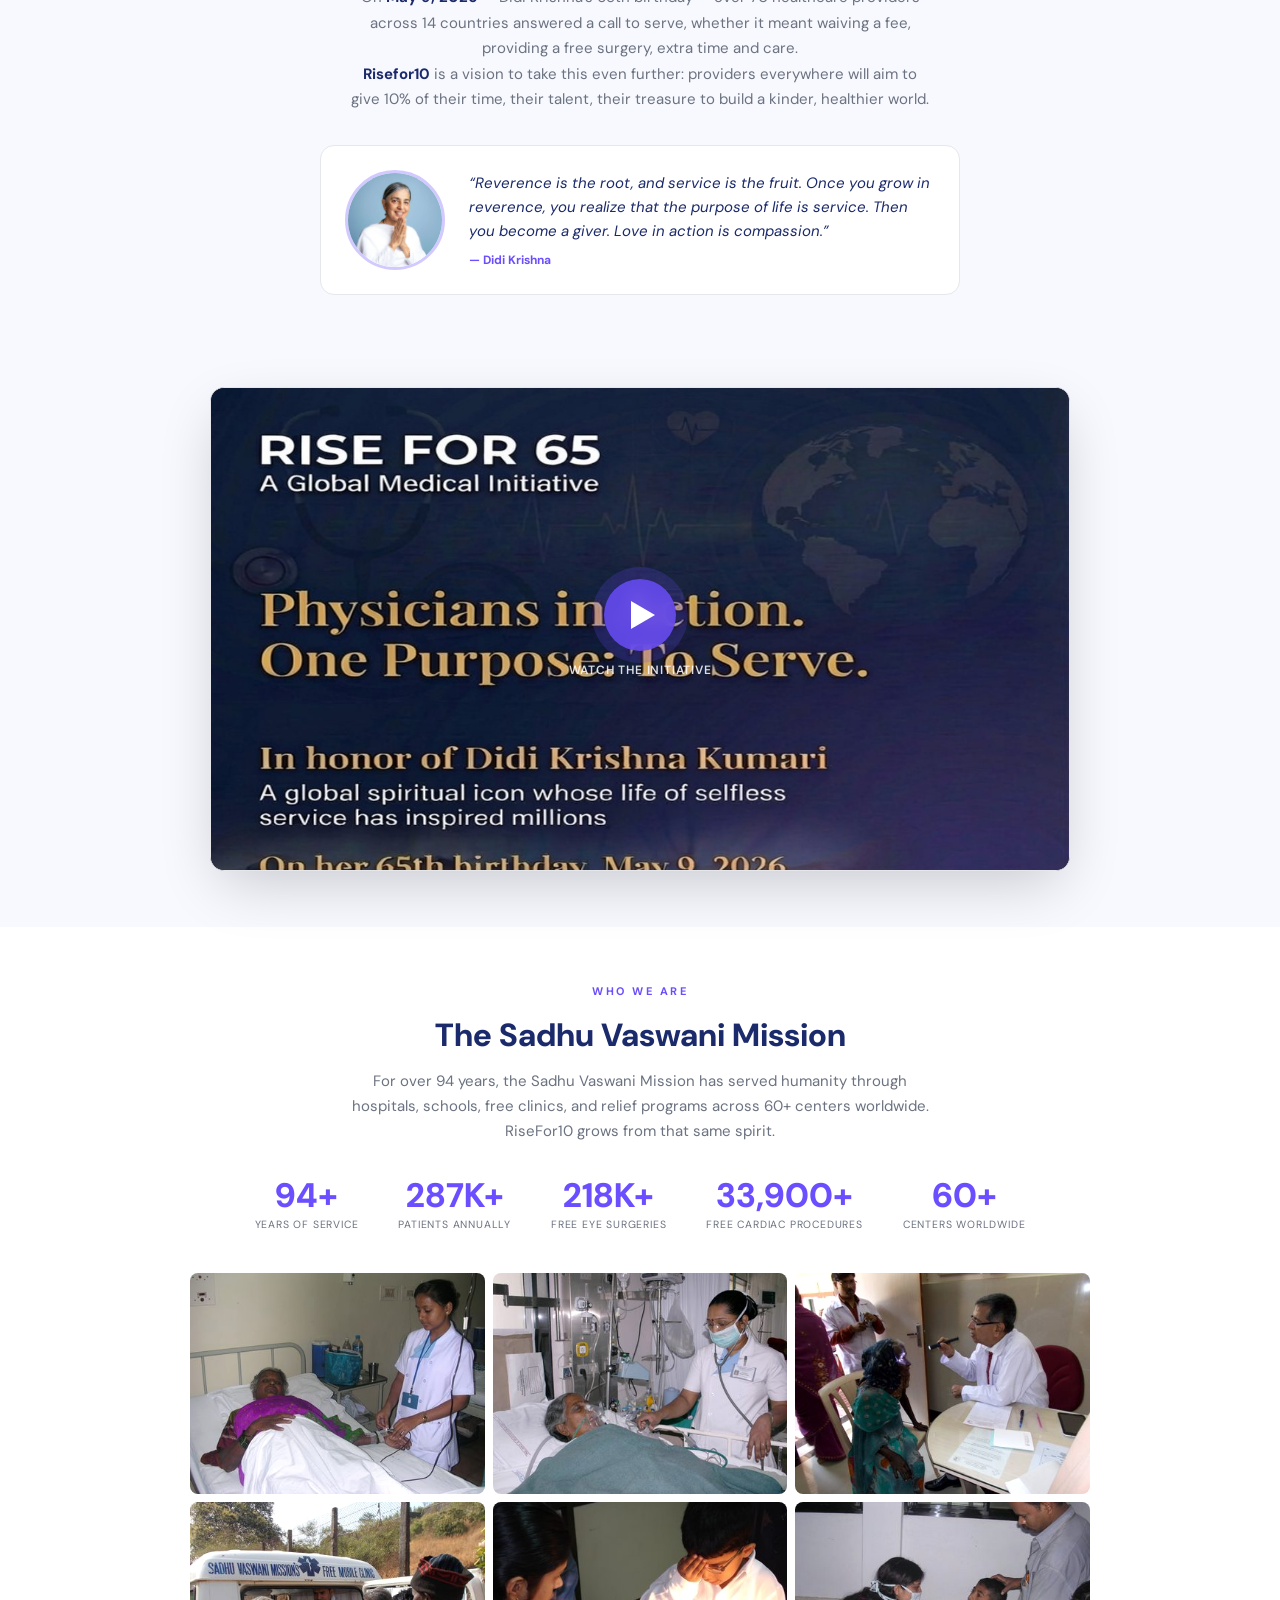
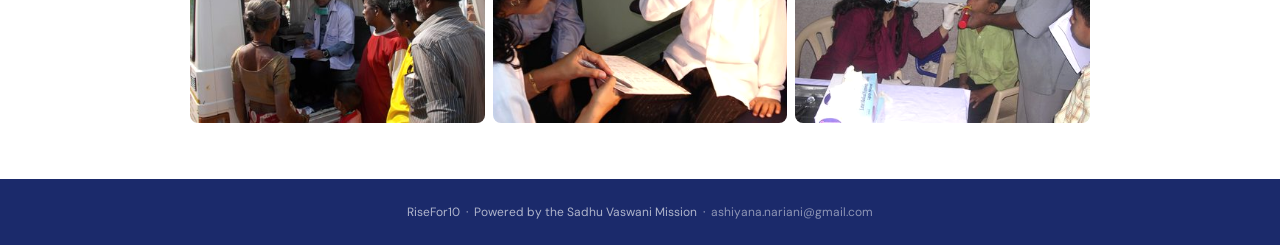
==== commit 7d815040: "Update index.html" ====
--- a/risefor10 2/index.html
+++ b/risefor10 2/index.html
@@ -38,15 +38,9 @@
 
 <!-- SECTION 3: LIVE COUNTER + MAP -->
 <section class="sec-map">
-  <h2>Join 70+ doctors who have already answered the call</h2>
-  <div class="live-counter">
-    <span class="live-dot"></span>
-    <span class="live-n" id="liveCounterN">—</span>
-    <span class="live-label">&nbsp;healthcare professionals worldwide</span>
-  </div>
   <div class="map-block">
     <div class="map-block-head">
-      <div class="map-title">Interactive map: Click to see how your fellow physicians have served</div>
+      <div class="map-title">Join 70+ doctors across 5 continents who have already answered the call</div>
       <div class="map-stats">
         <div class="mstat"><div class="mstat-n" id="mstatTotal">—</div><div class="mstat-l">Physicians</div></div>
                 <div class="mstat"><div class="mstat-n">5</div><div class="mstat-l">Continents</div></div>
@@ -83,7 +77,7 @@
   <div class="origin-inner">
     <h2>How it started</h2>
     <div class="origin-body">
-      On <strong>May 9, 2026</strong> — Didi Krishna's 65th birthday — over 70 healthcare providers across 14 countries answered a call to serve, whether it meant waiving a fee, providing a free surgery, extra time and care. <strong>Risefor10</strong> is a vision to take this even further: providers everywhere will aim to give 10% of their time, their talent, their treasure to build a kinder, healthier world.
+      On <strong>May 9, 2026</strong> — Didi Krishna's 65th birthday — over 70 healthcare providers across 14 countries answered a call to serve, whether it meant waiving a fee, providing a free surgery, extra time and care. <br><strong>Risefor10</strong> is a vision to take this even further: providers everywhere will aim to give 10% of their time, their talent, their treasure to build a kinder, healthier world.
     </div>
     <div class="didi-row">
       <img class="didi-photo" src="[data-uri]" alt="Didi Krishna"/>
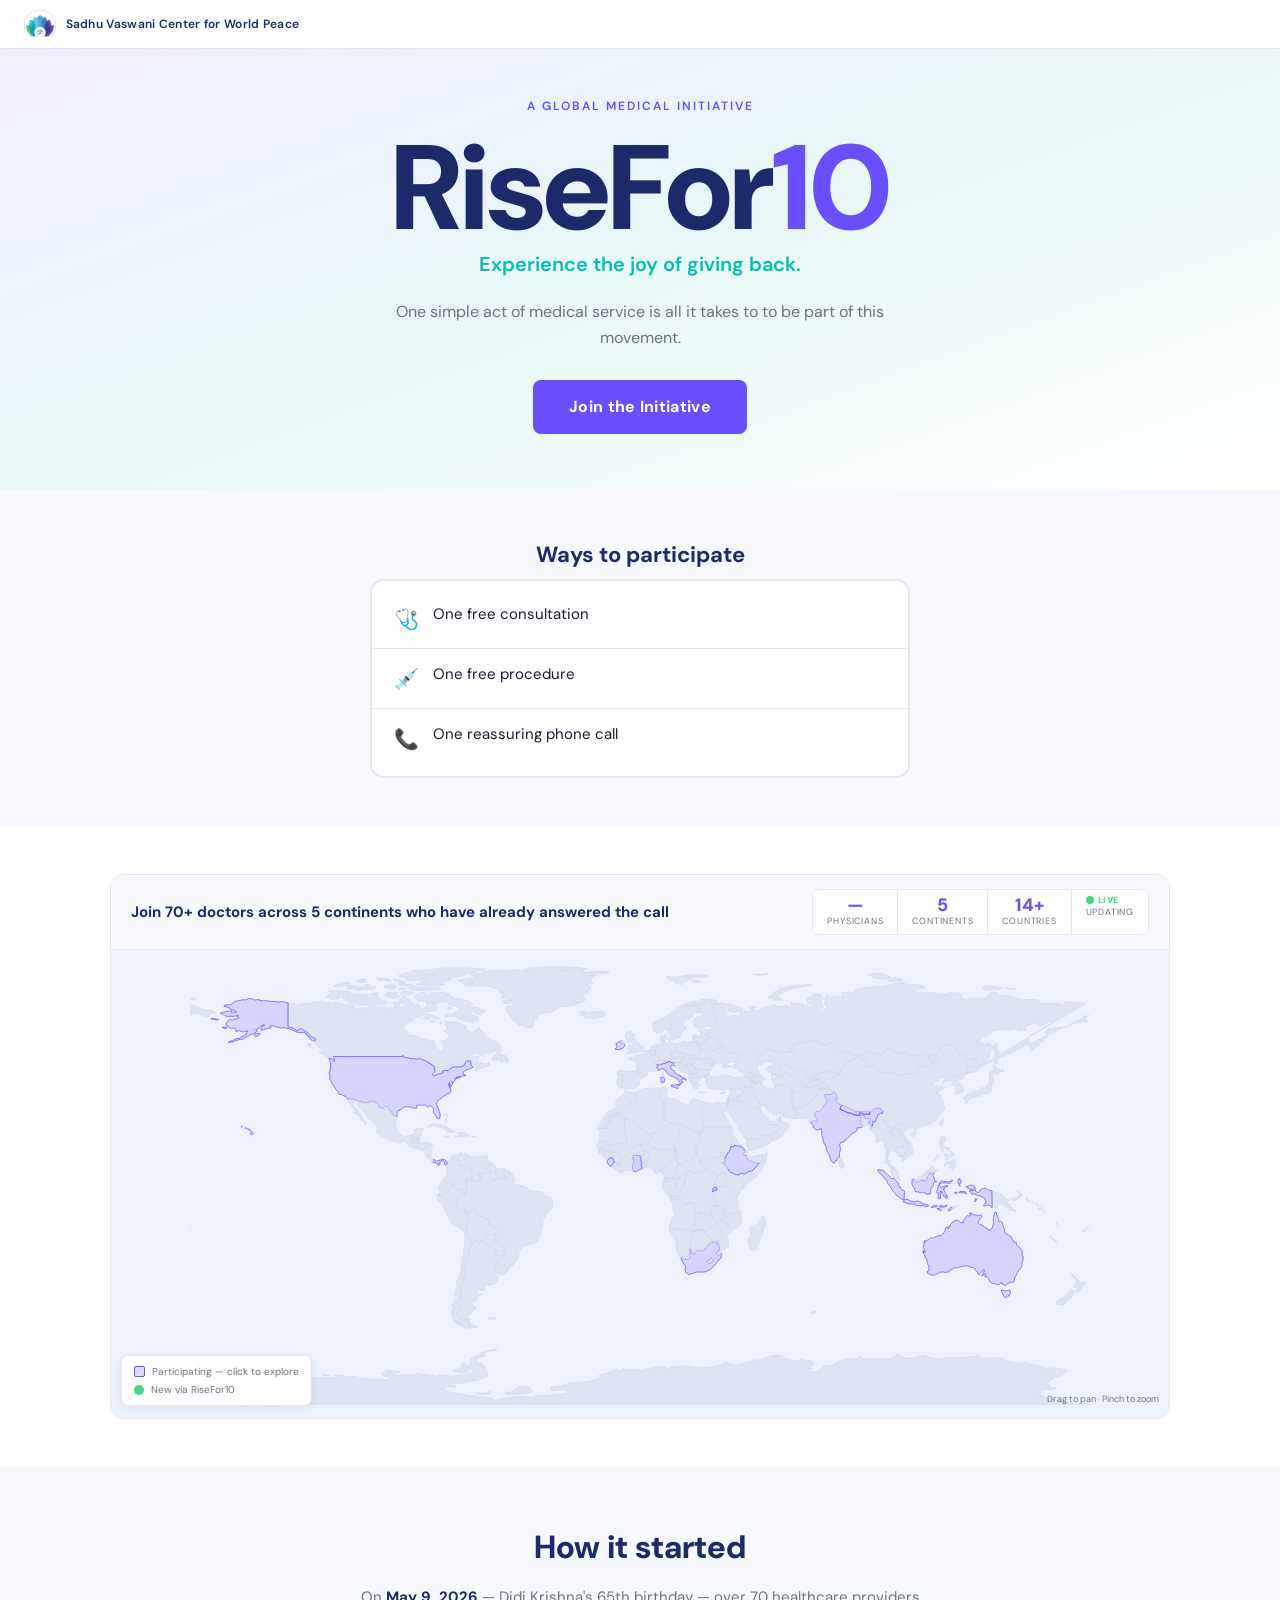
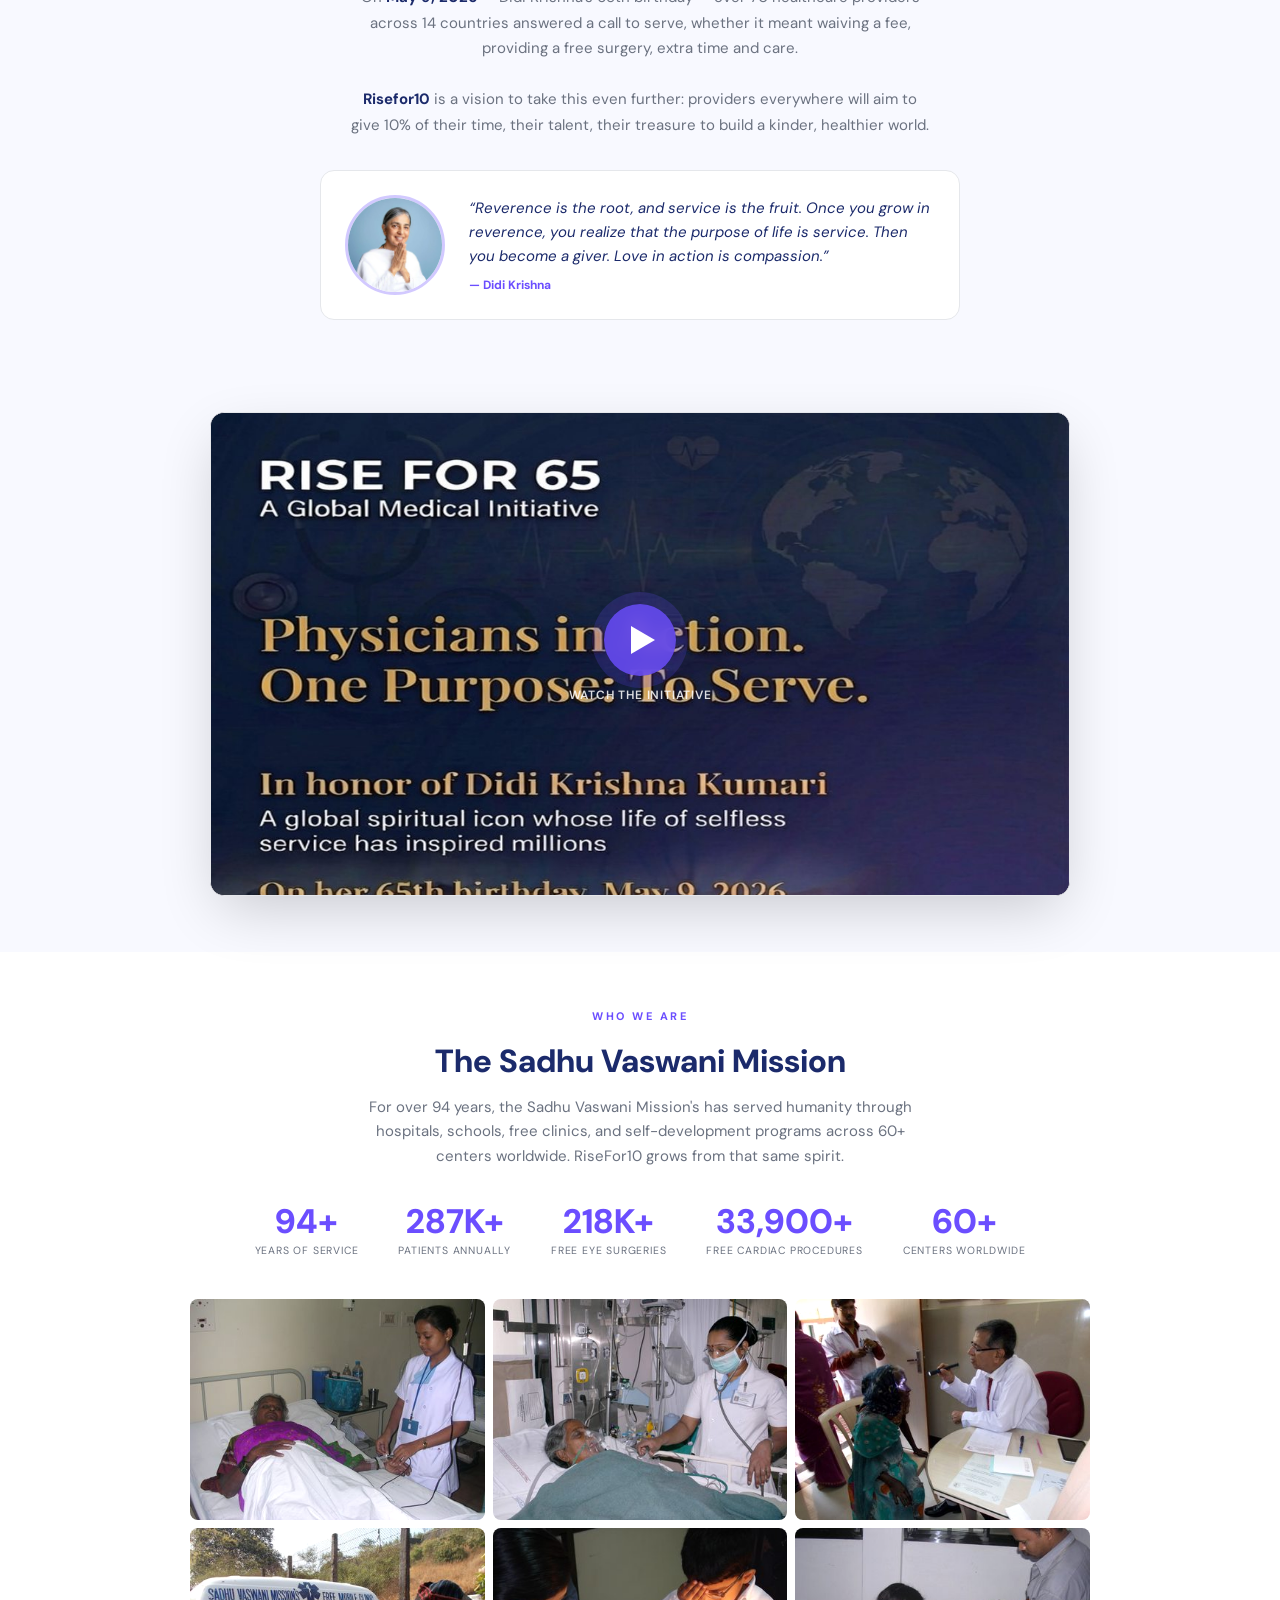
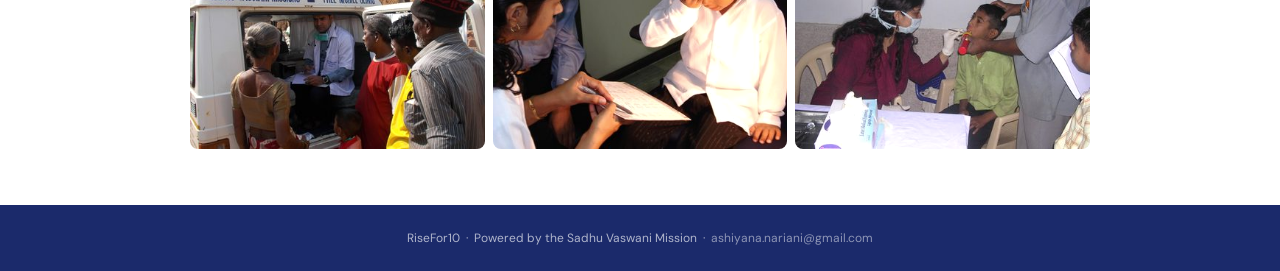
==== commit fb8d8ce2: "Update index.html" ====
--- a/risefor10 2/index.html
+++ b/risefor10 2/index.html
@@ -77,7 +77,7 @@
   <div class="origin-inner">
     <h2>How it started</h2>
     <div class="origin-body">
-      On <strong>May 9, 2026</strong> — Didi Krishna's 65th birthday — over 70 healthcare providers across 14 countries answered a call to serve, whether it meant waiving a fee, providing a free surgery, extra time and care. <br><strong>Risefor10</strong> is a vision to take this even further: providers everywhere will aim to give 10% of their time, their talent, their treasure to build a kinder, healthier world.
+      On <strong>May 9, 2026</strong> — Didi Krishna's 65th birthday — over 70 healthcare providers across 14 countries answered a call to serve, whether it meant waiving a fee, providing a free surgery, extra time and care. <br><br><strong>Risefor10</strong> is a vision to take this even further: providers everywhere will aim to give 10% of their time, their talent, their treasure to build a kinder, healthier world.
     </div>
     <div class="didi-row">
       <img class="didi-photo" src="[data-uri]" alt="Didi Krishna"/>
@@ -112,7 +112,7 @@
     <div class="about-header">
       <div class="sec-label">Who we are</div>
       <h2>The Sadhu Vaswani Mission</h2>
-      <p>For over 94 years, the Sadhu Vaswani Mission has served humanity through hospitals, schools, free clinics, and relief programs across 60+ centers worldwide. RiseFor10 grows from that same spirit.</p>
+      <p>For over 94 years, the Sadhu Vaswani Mission's has served humanity through hospitals, schools, free clinics, and self-development programs across 60+ centers worldwide. RiseFor10 grows from that same spirit.</p>
     </div>
     <div class="about-stats">
       <div class="astat"><div class="astat-n">94+</div><div class="astat-l">Years of Service</div></div>
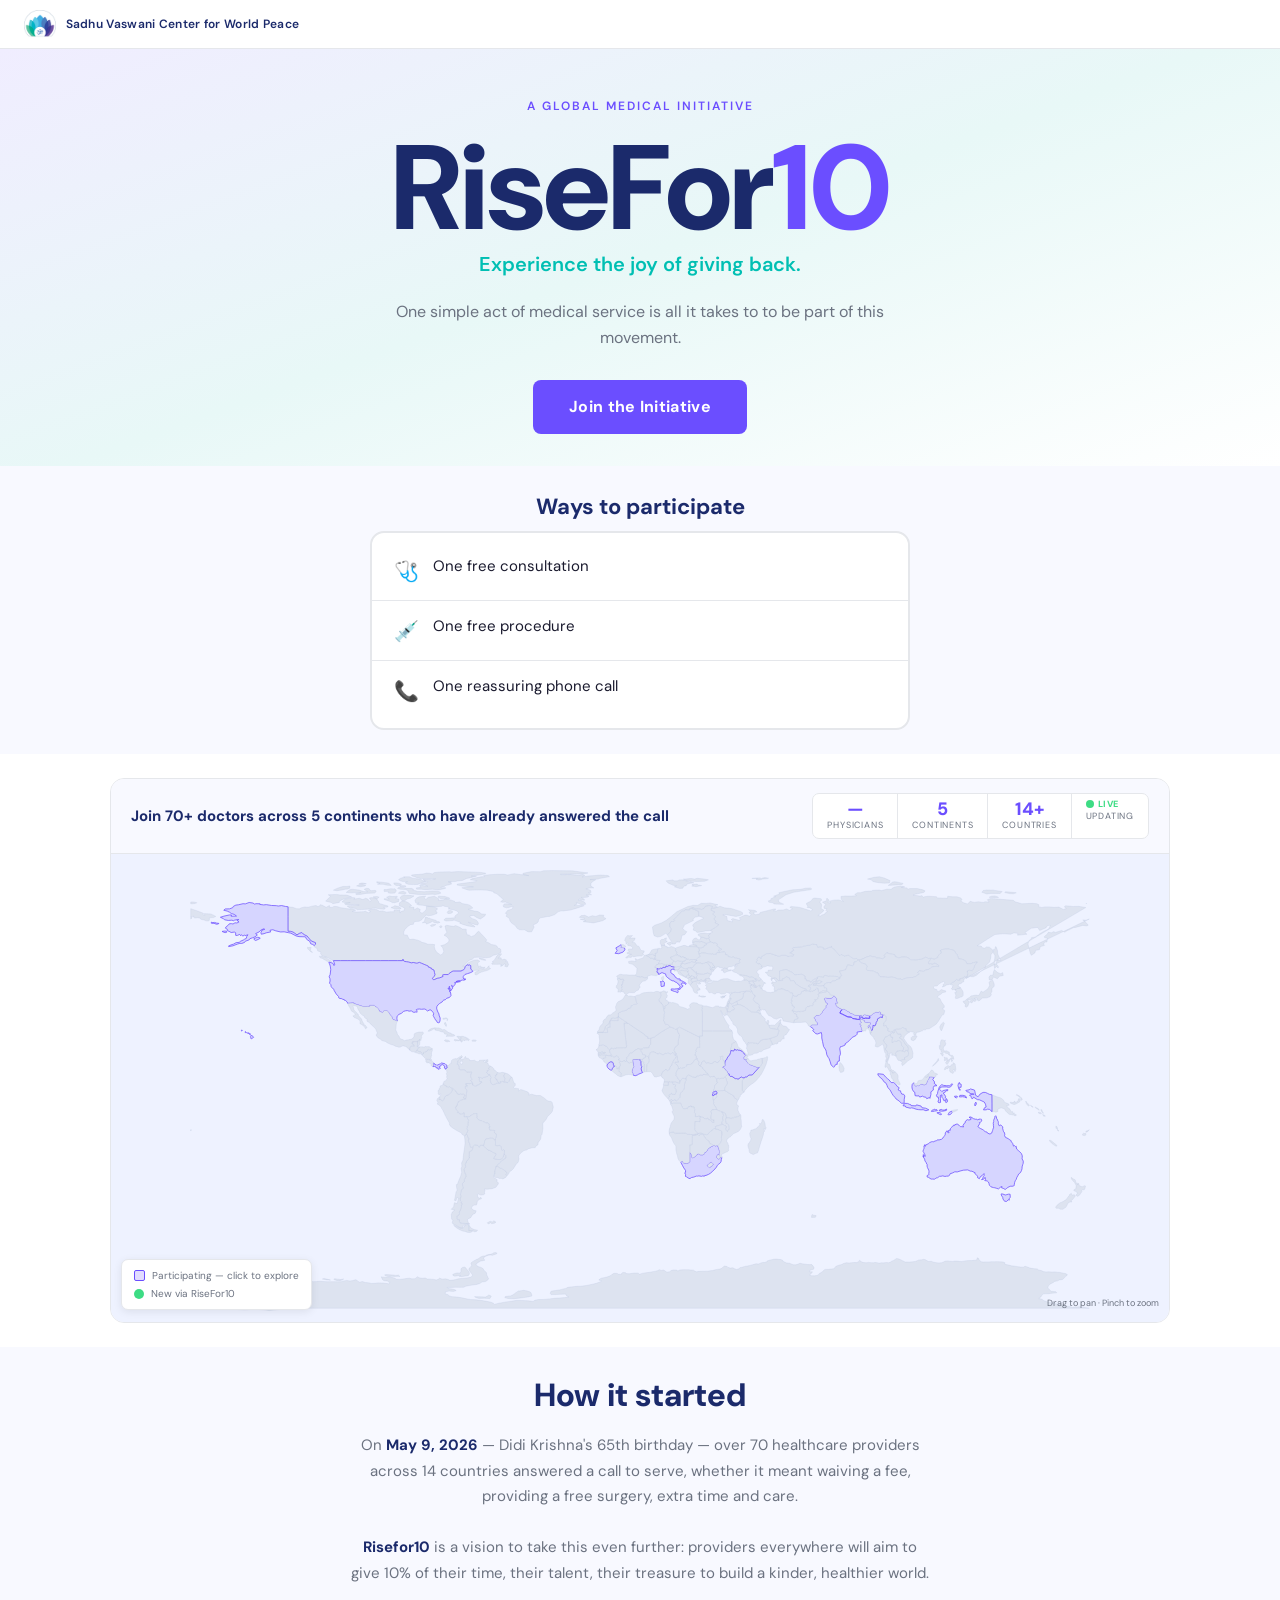
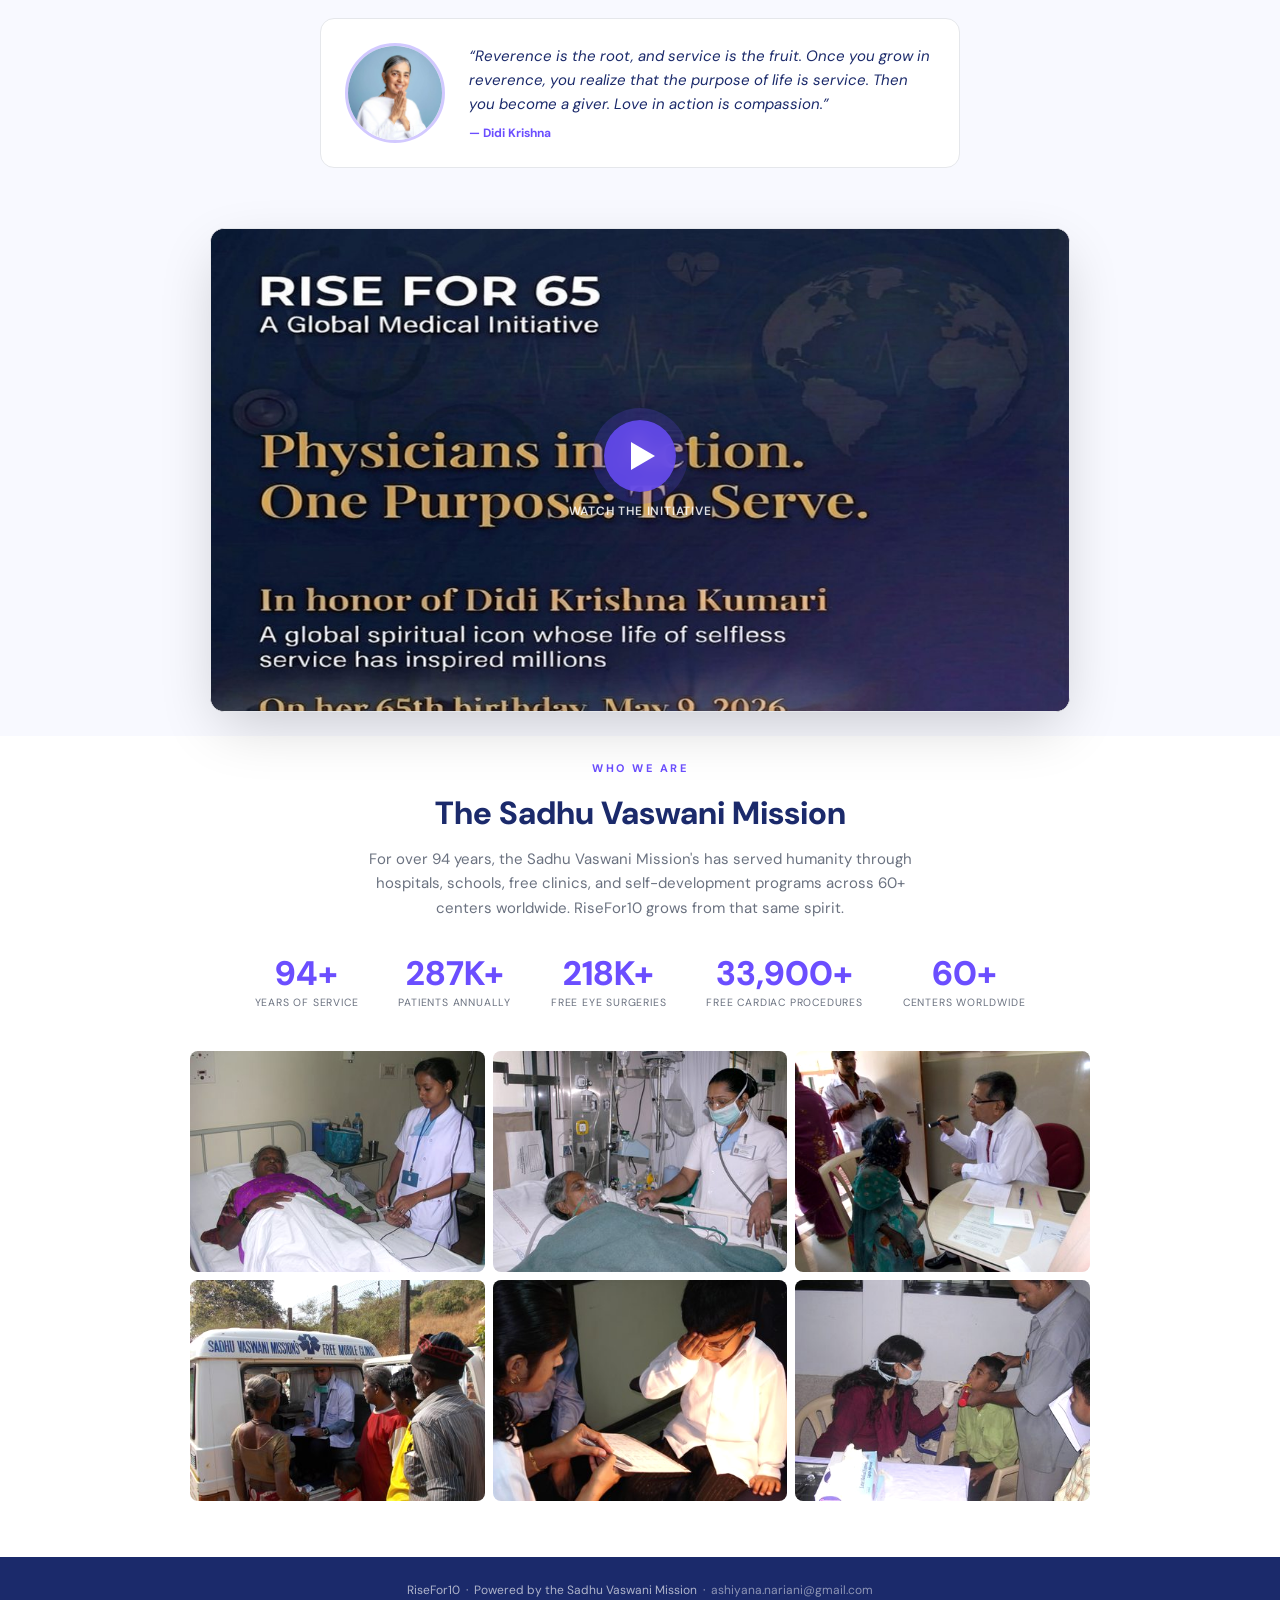
==== commit ff2caa65: "Update index.html" ====
--- a/risefor10 2/index.html
+++ b/risefor10 2/index.html
@@ -98,7 +98,7 @@
       <span id="muteIcon">🔇</span><span id="muteLabel">Unmute</span>
     </button>
     <div class="video-play-area" id="playArea">
-      <div class="play-btn-wrap" onclick="window.open('https://youtu.be/upLldio37qk','_blank')">
+      <div class="play-btn-wrap" onclick="window.open('https://youtu.be/ayNIZgsUFdk','_blank')">
         <div class="play-circle"><div class="play-triangle"></div></div>
         <div class="play-label">Watch the Initiative</div>
       </div>
--- a/risefor10 2/styles.css
+++ b/risefor10 2/styles.css
@@ -214,3 +214,11 @@
 
 /* Hide old grid classes if any leftover */
 .participate-sub,.p-box,.participate-grid{display:none}
+
+.participate-section { padding-bottom: 24px; }
+.sec-map { padding-top: 24px; padding-bottom: 24px; }
+.sec-origin { padding-top: 24px; padding-bottom: 24px; }
+.sec-video { padding-top: 0; padding-bottom: 24px; }
+.sec-about { padding-top: 24px; }
+.sec-hero { padding-bottom: 32px; }
+.participate-section { padding-top: 24px; }
